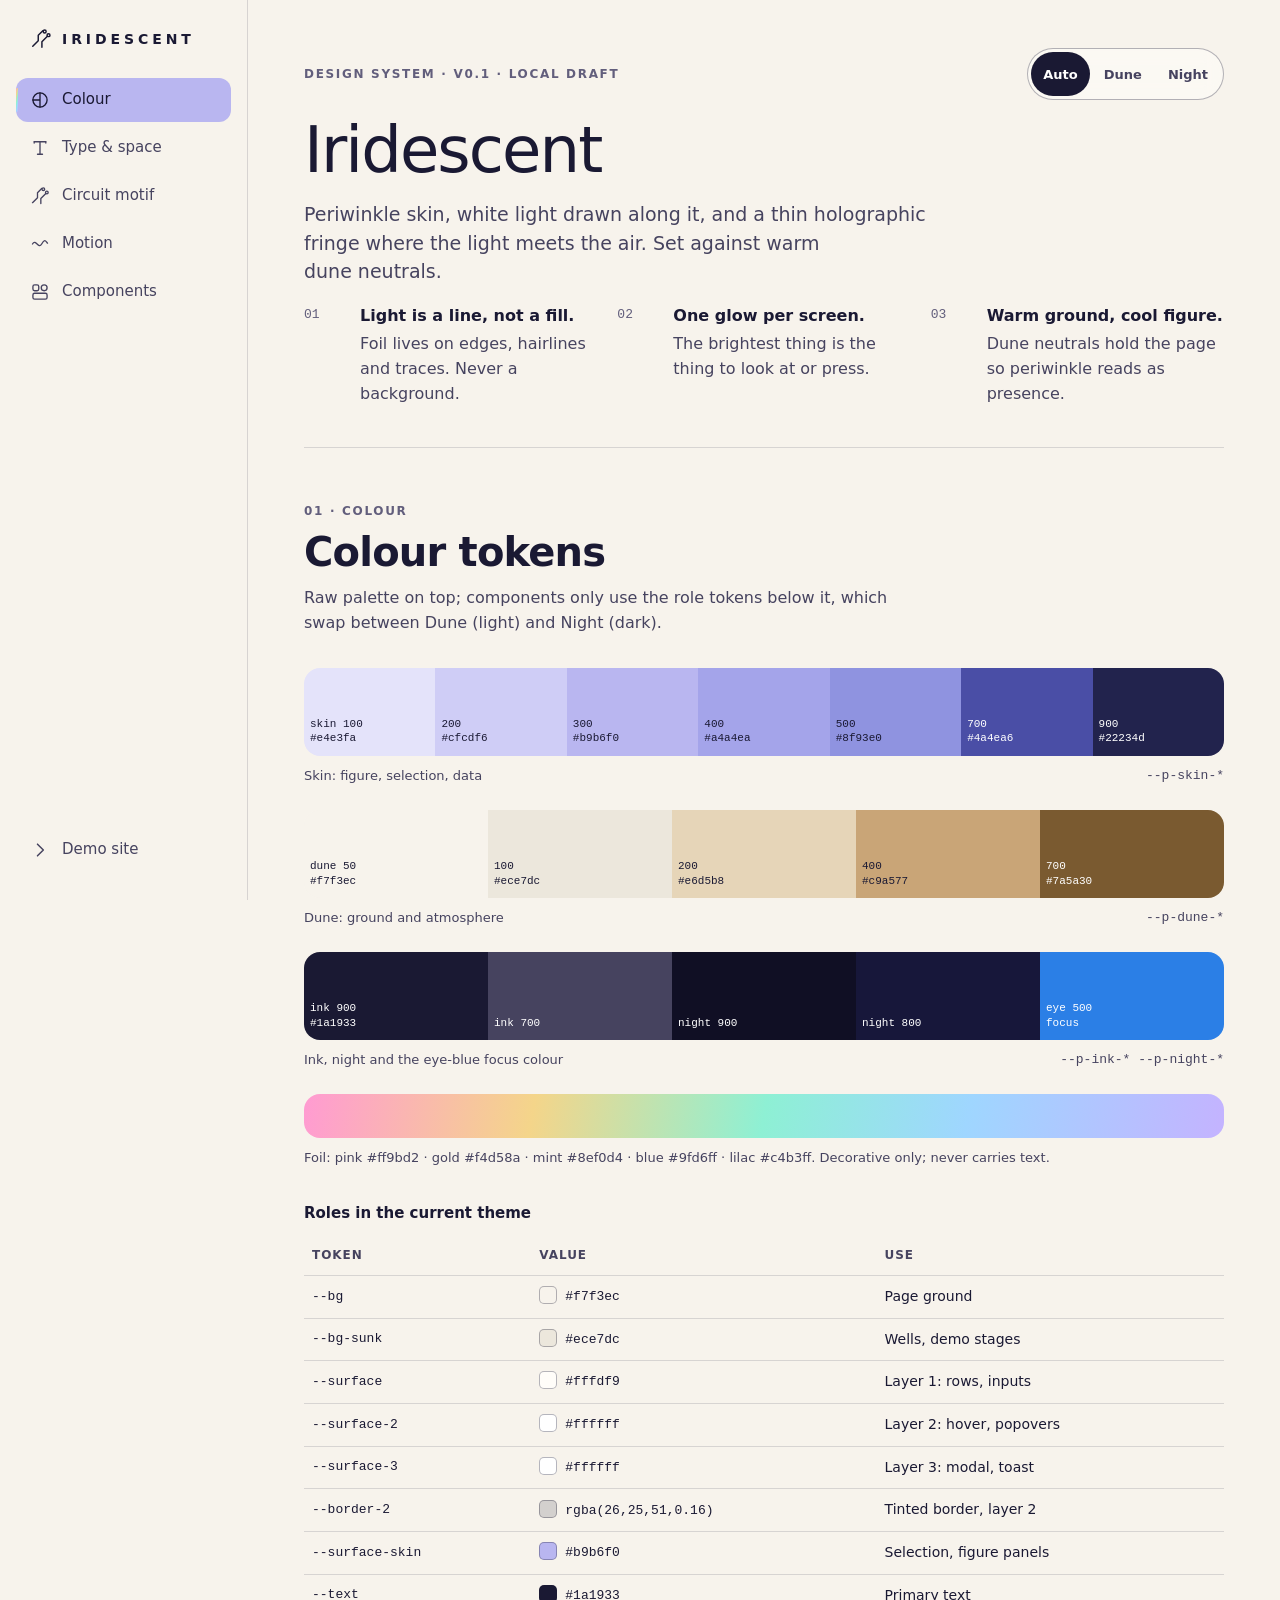
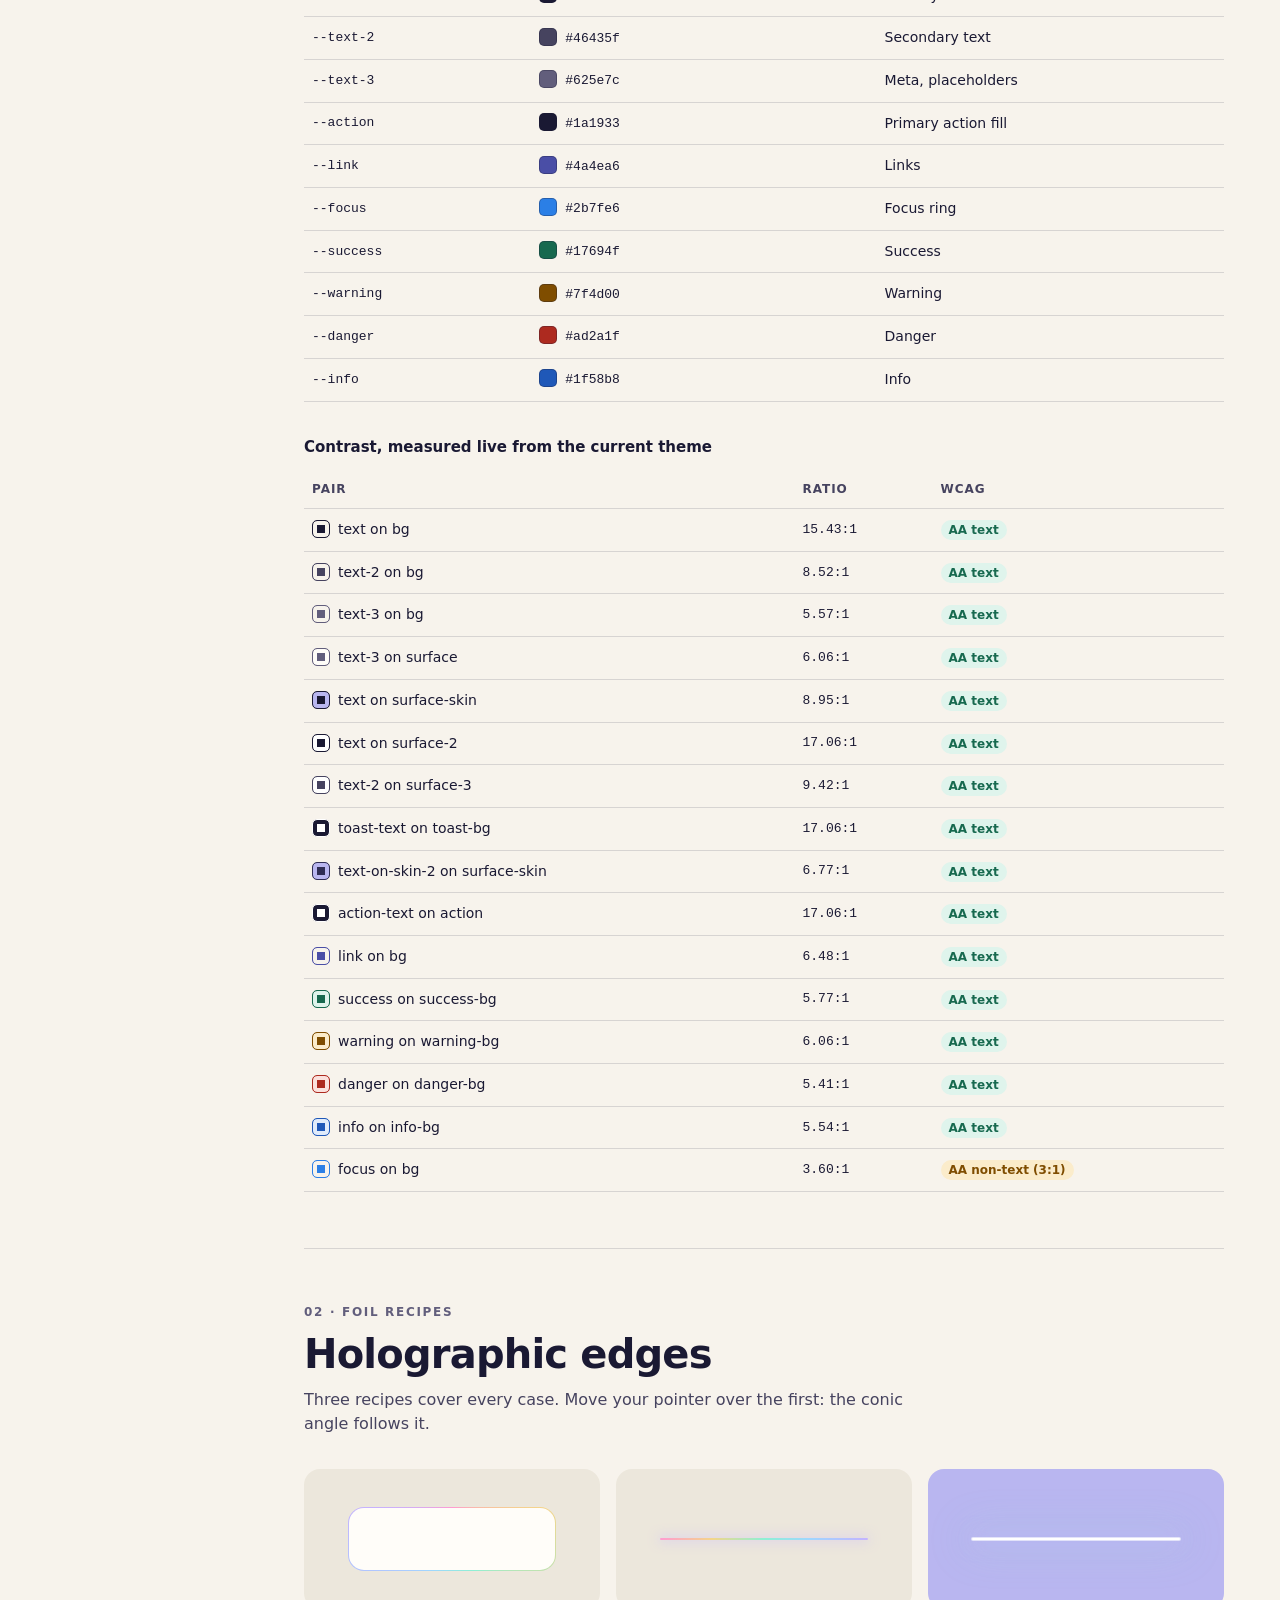
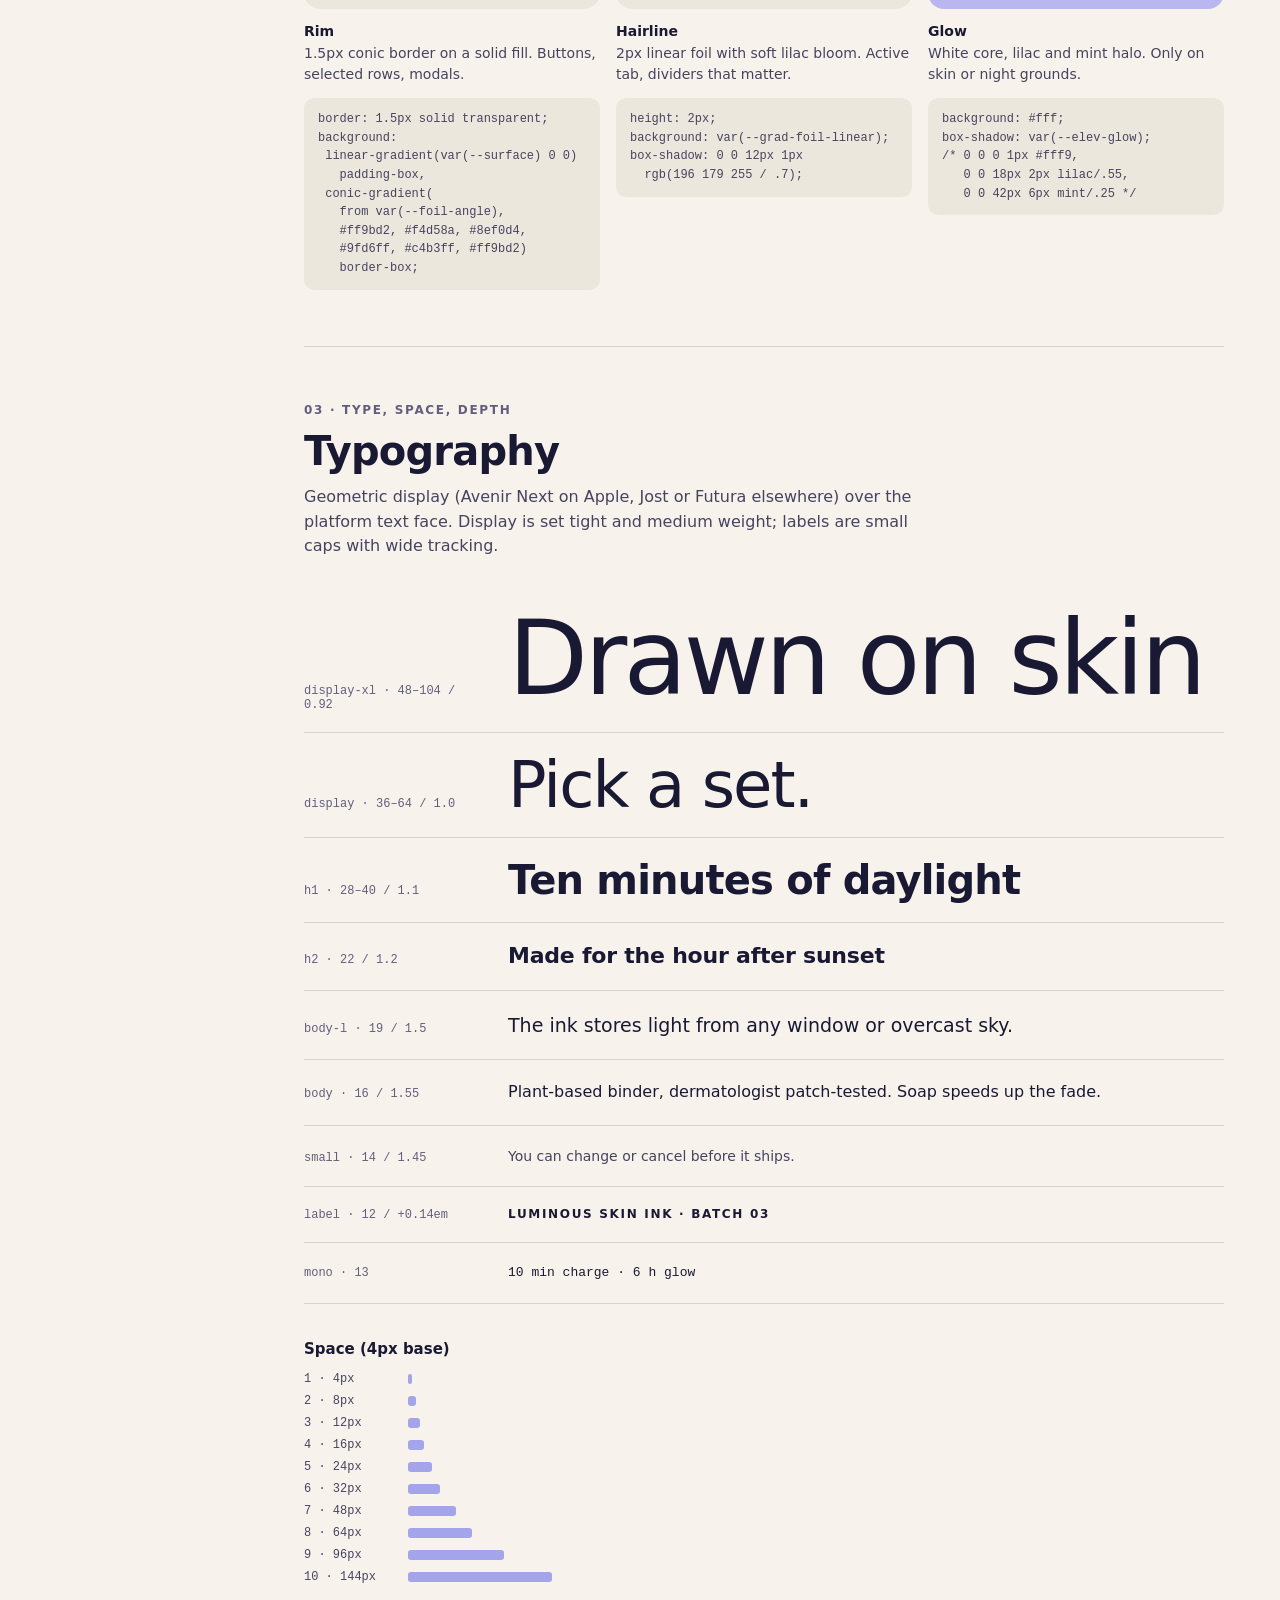
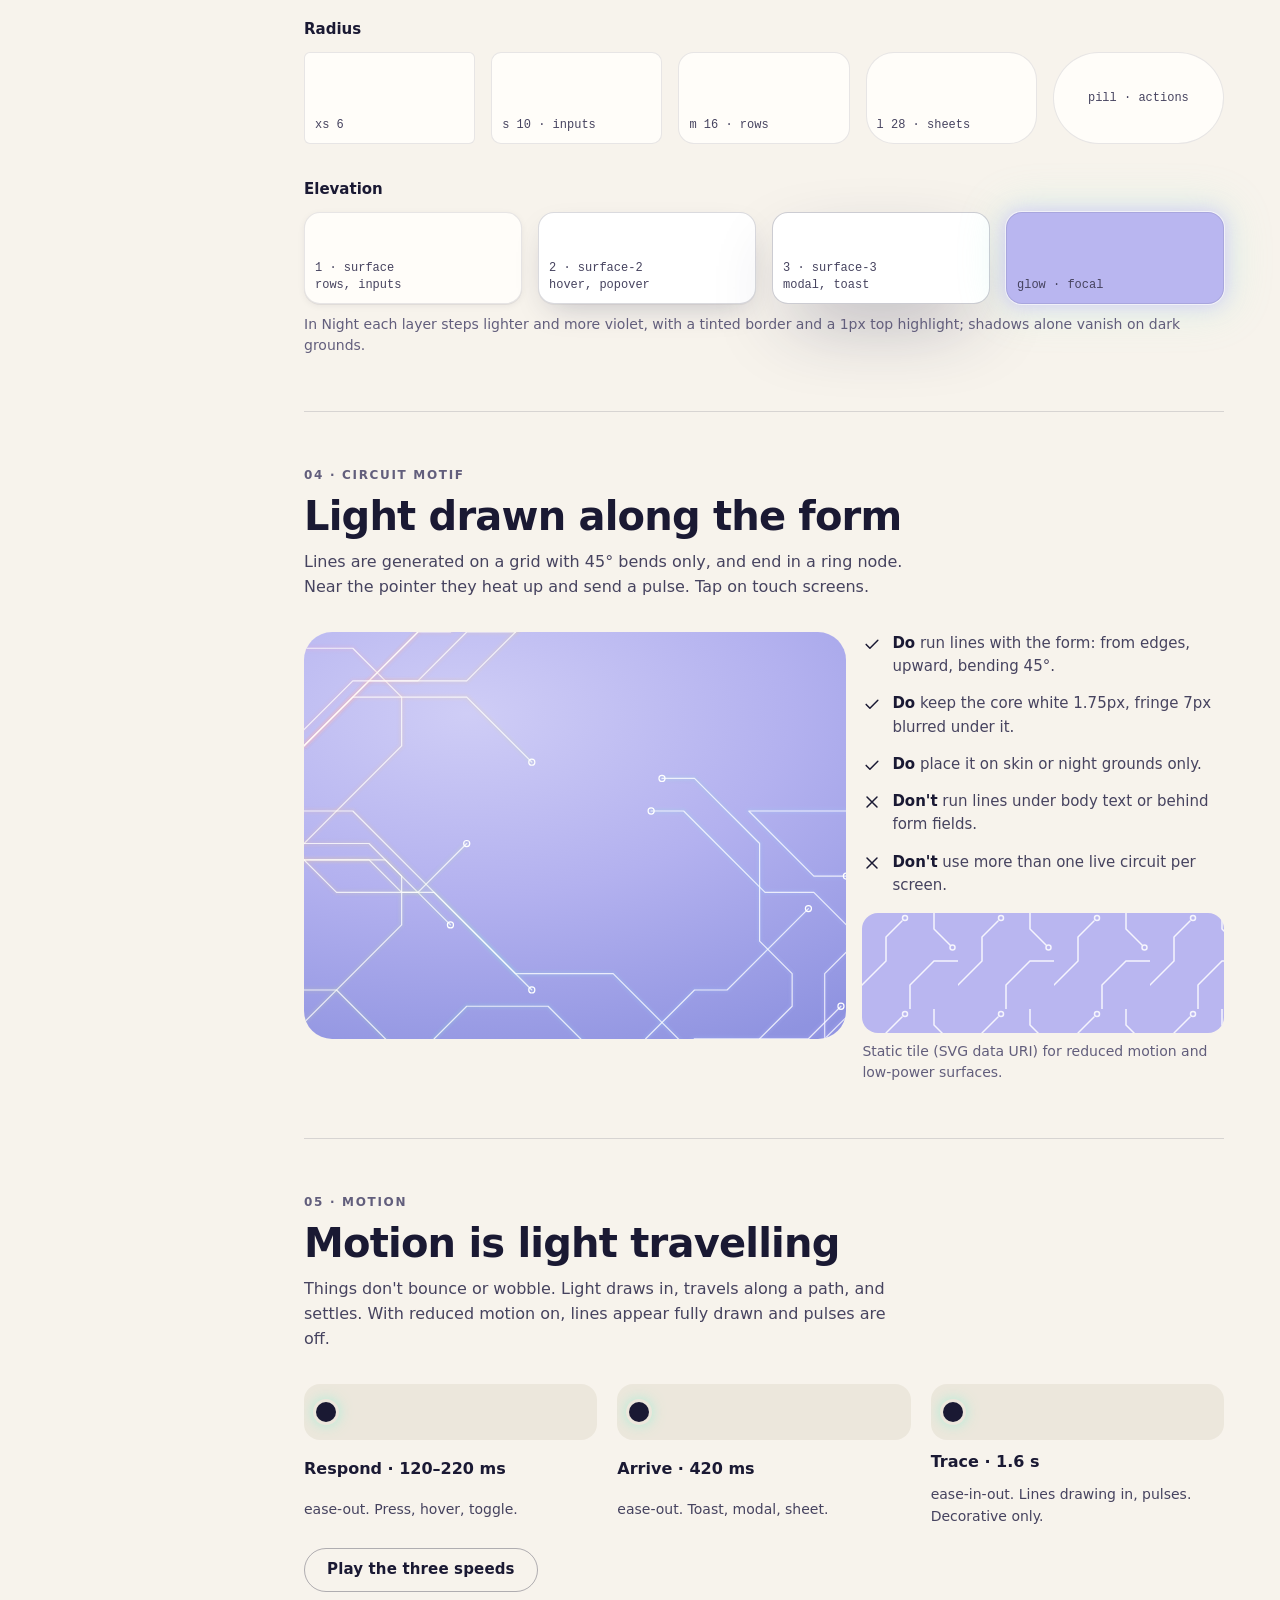
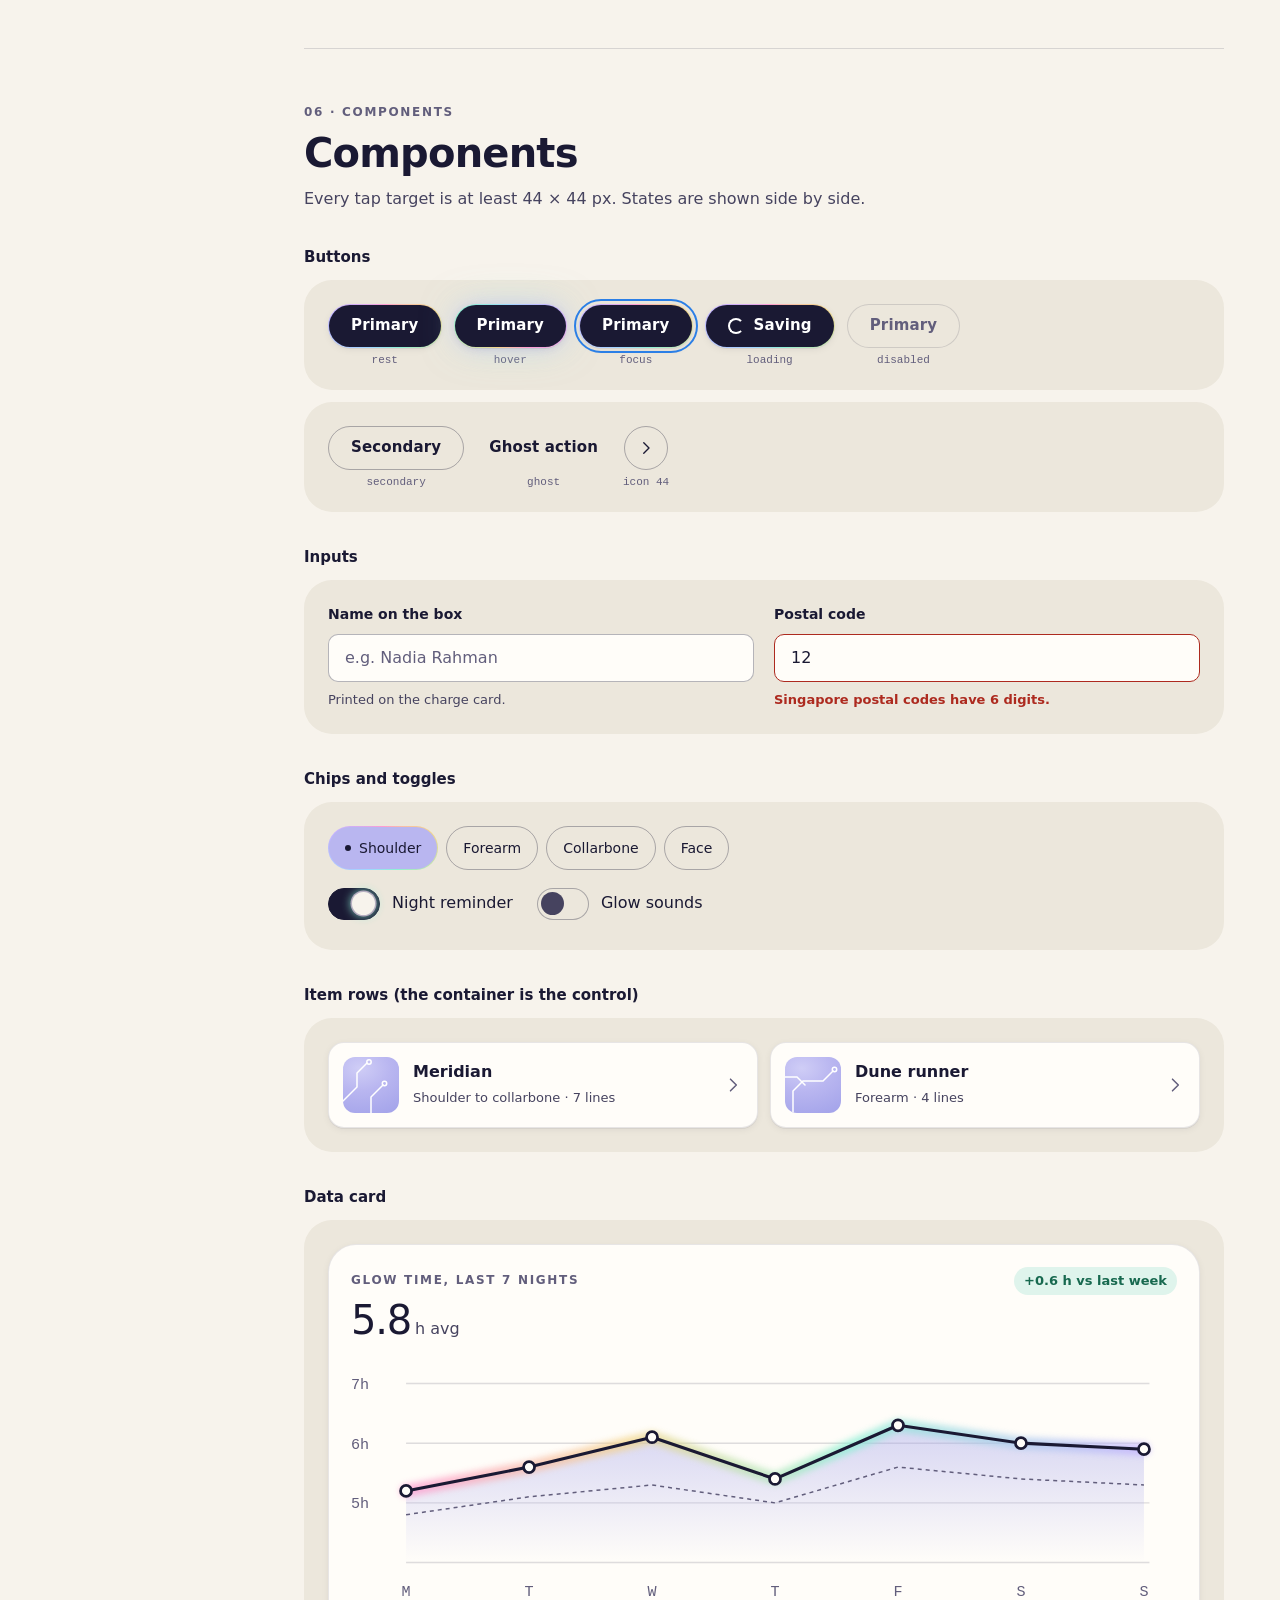
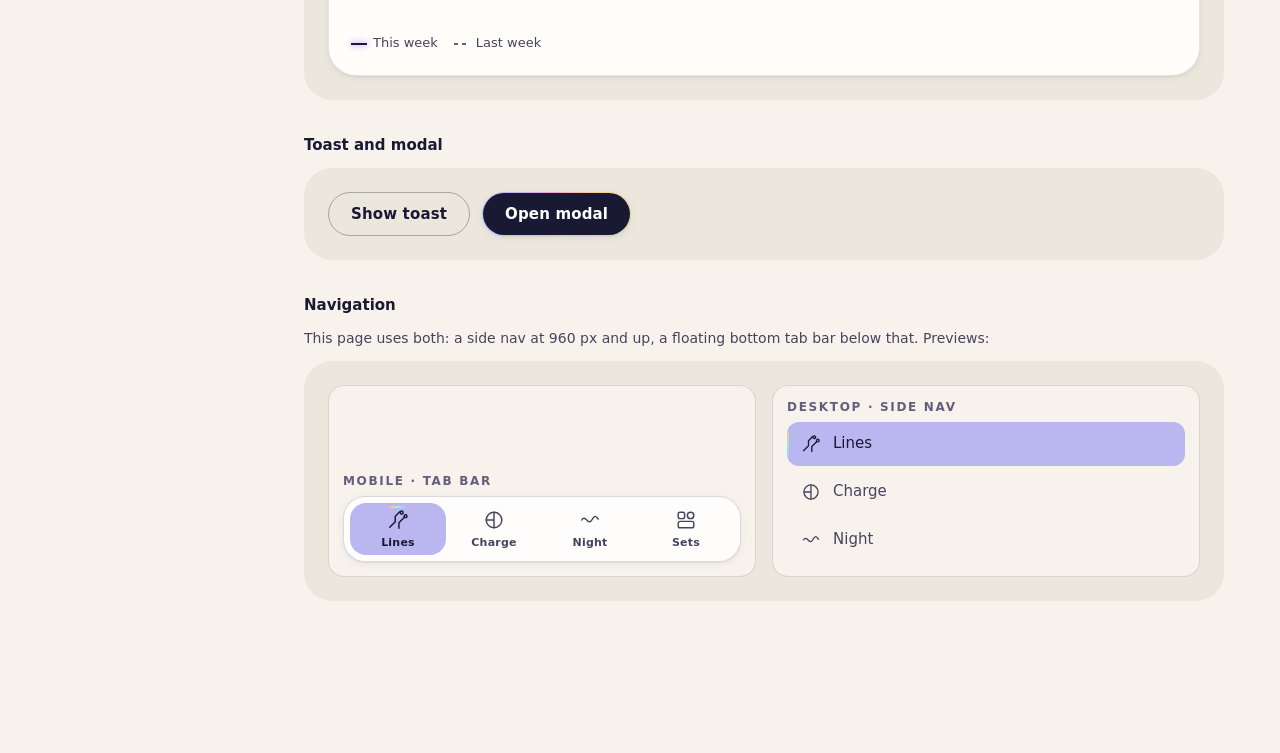
==== design-system.html @ cad1820e "Iridescent design system and Sigil demo site" ====
<!doctype html>
<html lang="en">
<head>
<meta charset="utf-8">
<meta name="viewport" content="width=device-width, initial-scale=1, viewport-fit=cover">
<meta name="color-scheme" content="light dark">
<meta name="theme-color" content="#f7f3ec" media="(prefers-color-scheme: light)">
<meta name="theme-color" content="#0f0e2b" media="(prefers-color-scheme: dark)">
<link rel="icon" href="favicon.svg" type="image/svg+xml">
<script>/* Runs before paint: apply the remembered theme and the effective mode so there is no flash. */
(function () { var r = document.documentElement, t = 'auto'; try { t = localStorage.getItem('iridescent-theme') || 'auto'; } catch (e) {}
  if (t === 'light' || t === 'dark') r.setAttribute('data-theme', t);
  r.dataset.mode = t === 'auto' ? (matchMedia('(prefers-color-scheme: dark)').matches ? 'dark' : 'light') : t; })();
</script>
<title>Iridescent — design system</title>
<style>
/* Generated from tokens.json by build.mjs. Do not edit by hand. */
:root {
  --p-skin-100: #e4e3fa;
  --p-skin-200: #cfcdf6;
  --p-skin-300: #b9b6f0;
  --p-skin-400: #a4a4ea;
  --p-skin-500: #8f93e0;
  --p-skin-700: #4a4ea6;
  --p-skin-900: #22234d;
  --p-dune-50: #f7f3ec;
  --p-dune-100: #ece7dc;
  --p-dune-200: #e6d5b8;
  --p-dune-400: #c9a577;
  --p-dune-700: #7a5a30;
  --p-ink-900: #1a1933;
  --p-ink-700: #46435f;
  --p-ink-500: #625e7c;
  --p-night-900: #100f24;
  --p-night-800: #17173a;
  --p-night-700: #212152;
  --p-night-600: #2c2c63;
  --p-eye-500: #2b7fe6;
  --p-eye-300: #7cc4ff;
  --p-foil-pink: #ff9bd2;
  --p-foil-gold: #f4d58a;
  --p-foil-mint: #8ef0d4;
  --p-foil-blue: #9fd6ff;
  --p-foil-lilac: #c4b3ff;
  --p-light: #ffffff;
  --grad-foil: conic-gradient(from var(--foil-angle, 0deg), #ff9bd2, #f4d58a, #8ef0d4, #9fd6ff, #c4b3ff, #ff9bd2);
  --grad-foil-linear: linear-gradient(100deg, #ff9bd2 0%, #f4d58a 25%, #8ef0d4 50%, #9fd6ff 72%, #c4b3ff 100%);
  --grad-skin: radial-gradient(120% 90% at 30% 20%, #cfcdf6 0%, #b9b6f0 45%, #a4a4ea 100%);
  --grad-dune: linear-gradient(180deg, #ece7dc 0%, #e6d5b8 60%, #c9a577 100%);
  --font-display: "Avenir Next", "Avenir", Jost, Futura, "Century Gothic", "Segoe UI Variable Display", system-ui, sans-serif;
  --font-body: -apple-system, BlinkMacSystemFont, "Segoe UI Variable Text", "Segoe UI", Inter, Roboto, system-ui, sans-serif;
  --font-mono: ui-monospace, "SF Mono", "JetBrains Mono", "IBM Plex Mono", Menlo, Consolas, monospace;
  --type-display-xl-size: clamp(3.4rem, 1.9rem + 6.6vw, 6.5rem);
  --type-display-xl-line: 0.92;
  --type-display-xl-weight: 500;
  --type-display-xl-tracking: -0.035em;
  --type-display-size: clamp(2.25rem, 1.5rem + 3.6vw, 4rem);
  --type-display-line: 1.0;
  --type-display-weight: 500;
  --type-display-tracking: -0.03em;
  --type-h1-size: clamp(1.75rem, 1.4rem + 1.6vw, 2.5rem);
  --type-h1-line: 1.1;
  --type-h1-weight: 600;
  --type-h1-tracking: -0.02em;
  --type-h2-size: 1.375rem;
  --type-h2-line: 1.2;
  --type-h2-weight: 600;
  --type-h2-tracking: -0.01em;
  --type-body-l-size: 1.1875rem;
  --type-body-l-line: 1.5;
  --type-body-l-weight: 400;
  --type-body-l-tracking: 0;
  --type-body-size: 1rem;
  --type-body-line: 1.55;
  --type-body-weight: 400;
  --type-body-tracking: 0;
  --type-small-size: 0.875rem;
  --type-small-line: 1.45;
  --type-small-weight: 400;
  --type-small-tracking: 0.005em;
  --type-label-size: 0.75rem;
  --type-label-line: 1.2;
  --type-label-weight: 600;
  --type-label-tracking: 0.14em;
  --space-0: 0;
  --space-1: 4px;
  --space-2: 8px;
  --space-3: 12px;
  --space-4: 16px;
  --space-5: 24px;
  --space-6: 32px;
  --space-7: 48px;
  --space-8: 64px;
  --space-9: 96px;
  --space-10: 144px;
  --radius-xs: 6px;
  --radius-s: 10px;
  --radius-m: 16px;
  --radius-l: 28px;
  --radius-pill: 999px;
  --elev-0: none;
  --elev-1: 0 1px 0 rgba(26,25,51,0.06), 0 2px 8px -2px rgba(26,25,51,0.10);
  --elev-2: 0 1px 0 rgba(26,25,51,0.05), 0 12px 32px -12px rgba(34,35,77,0.28);
  --elev-3: 0 30px 80px -24px rgba(34,35,77,0.45);
  --elev-glow: 0 0 0 1px rgba(255,255,255,0.6), 0 0 18px 2px rgba(196,179,255,0.55), 0 0 42px 6px rgba(142,240,212,0.25);
  --ease-out: cubic-bezier(0.22, 1, 0.36, 1);
  --ease-inout: cubic-bezier(0.65, 0, 0.35, 1);
  --dur-1: 120ms;
  --dur-2: 220ms;
  --dur-3: 420ms;
  --dur-trace: 1600ms;
  --size-tap: 44px;
  --size-content: 1120px;
  --size-measure: 62ch;
  color-scheme: light;
  --bg: #f7f3ec;
  --bg-sunk: #ece7dc;
  --surface: #fffdf9;
  --surface-skin: #b9b6f0;
  --surface-skin-deep: #a4a4ea;
  --text: #1a1933;
  --text-2: #46435f;
  --text-3: #625e7c;
  --text-on-skin: #1a1933;
  --text-on-skin-2: #2f2d55;
  --line: rgba(26,25,51,0.14);
  --line-strong: rgba(26,25,51,0.32);
  --action: #1a1933;
  --action-text: #ffffff;
  --link: #4a4ea6;
  --focus: #2b7fe6;
  --success: #17694f;
  --success-bg: #dff4ec;
  --warning: #7f4d00;
  --warning-bg: #fbeccb;
  --danger: #ad2a1f;
  --danger-bg: #fbe1dd;
  --info: #1f58b8;
  --info-bg: #e0ebfb;
  --circuit: #ffffff;
  --glow-alpha: 0.55;
  --surface-2: #ffffff;
  --surface-3: #ffffff;
  --border-1: rgba(26,25,51,0.10);
  --border-2: rgba(26,25,51,0.16);
  --border-3: rgba(26,25,51,0.22);
  --toast-bg: #1a1933;
  --toast-text: #ffffff;
  --circuit-bloom: 0;
  --sets-bg: #100f24;
  --hero-sky-1: #efe9de;
  --hero-sky-2: #ece3d2;
  --hero-sky-3: #e6d5b8;
  --hero-sky-4: #d7bb90;
  --dune-far-1: #e9dcc4;
  --dune-far-2: #dcc39c;
  --dune-near-1: #d9bd92;
  --dune-near-2: #c9a577;
  --dune-crest: rgba(255,255,255,0);
  --figure-1: #cfcdf6;
  --figure-2: #b3b1ef;
  --figure-3: #8f93e0;
  --figure-halo: rgba(185,182,240,0);
  --hero-ink: #1a1933;
  --hero-ink-2: #46435f;
  --hero-chip-bg: rgba(255,253,249,0.72);
  --foot-1: #e6d5b8;
  --foot-2: #d9bf95;
  --foot-ink: #1a1933;
  --foot-ink-2: #46435f;
  --theme-color: #efe9de;
  --horizon-glow: rgba(255,255,255,0);
}
[data-theme="dark"] {
  color-scheme: dark;
  --bg: #0f0e2b;
  --bg-sunk: #0a0921;
  --surface: #17163f;
  --surface-skin: #2e2c6e;
  --surface-skin-deep: #232160;
  --surface-2: #1f1d4f;
  --surface-3: #292760;
  --border-1: rgba(196,190,255,0.12);
  --border-2: rgba(196,190,255,0.20);
  --border-3: rgba(214,208,255,0.30);
  --text: #efedfc;
  --text-2: #c9c5ec;
  --text-3: #a6a2d6;
  --text-on-skin: #f4f2ff;
  --text-on-skin-2: #d9d6f8;
  --line: rgba(196,190,255,0.14);
  --line-strong: rgba(214,208,255,0.34);
  --action: #e2dffd;
  --action-text: #15143a;
  --link: #c3bfff;
  --focus: #86cbff;
  --success: #86e3c0;
  --success-bg: #11352f;
  --warning: #f6d27f;
  --warning-bg: #3a2c12;
  --danger: #ffaa9e;
  --danger-bg: #42182a;
  --info: #a6cbff;
  --info-bg: #16295a;
  --circuit: #f4f2ff;
  --glow-alpha: 0.85;
  --circuit-bloom: 1;
  --toast-bg: #292760;
  --toast-text: #efedfc;
  --sets-bg: #0a0921;
  --elev-1: inset 0 1px 0 rgba(228,226,255,0.06), 0 1px 2px rgba(4,3,20,0.5);
  --elev-2: inset 0 1px 0 rgba(228,226,255,0.08), 0 12px 32px -12px rgba(4,3,20,0.8), 0 0 0 1px rgba(196,190,255,0.06);
  --elev-3: inset 0 1px 0 rgba(228,226,255,0.10), 0 30px 80px -20px rgba(4,3,20,0.9), 0 0 60px -20px rgba(143,147,224,0.35);
  --hero-sky-1: #0f0e2b;
  --hero-sky-2: #1a1747;
  --hero-sky-3: #2f2361;
  --hero-sky-4: #5a3a66;
  --dune-far-1: #2a1f4d;
  --dune-far-2: #1d1840;
  --dune-near-1: #191538;
  --dune-near-2: #110f2c;
  --dune-crest: rgba(244,190,150,0.55);
  --figure-1: #b9b7f7;
  --figure-2: #8789e2;
  --figure-3: #4d4fae;
  --figure-halo: rgba(160,158,255,0.55);
  --hero-ink: #efedfc;
  --hero-ink-2: #d0ccef;
  --hero-chip-bg: rgba(23,22,63,0.72);
  --foot-1: #141236;
  --foot-2: #0c0b24;
  --foot-ink: #efedfc;
  --foot-ink-2: #b9b5e2;
  --theme-color: #0f0e2b;
  --horizon-glow: rgba(255,168,140,0.30);
}
@media (prefers-color-scheme: dark) {
  :root:not([data-theme="light"]) {
  color-scheme: dark;
  --bg: #0f0e2b;
  --bg-sunk: #0a0921;
  --surface: #17163f;
  --surface-skin: #2e2c6e;
  --surface-skin-deep: #232160;
  --surface-2: #1f1d4f;
  --surface-3: #292760;
  --border-1: rgba(196,190,255,0.12);
  --border-2: rgba(196,190,255,0.20);
  --border-3: rgba(214,208,255,0.30);
  --text: #efedfc;
  --text-2: #c9c5ec;
  --text-3: #a6a2d6;
  --text-on-skin: #f4f2ff;
  --text-on-skin-2: #d9d6f8;
  --line: rgba(196,190,255,0.14);
  --line-strong: rgba(214,208,255,0.34);
  --action: #e2dffd;
  --action-text: #15143a;
  --link: #c3bfff;
  --focus: #86cbff;
  --success: #86e3c0;
  --success-bg: #11352f;
  --warning: #f6d27f;
  --warning-bg: #3a2c12;
  --danger: #ffaa9e;
  --danger-bg: #42182a;
  --info: #a6cbff;
  --info-bg: #16295a;
  --circuit: #f4f2ff;
  --glow-alpha: 0.85;
  --circuit-bloom: 1;
  --toast-bg: #292760;
  --toast-text: #efedfc;
  --sets-bg: #0a0921;
  --elev-1: inset 0 1px 0 rgba(228,226,255,0.06), 0 1px 2px rgba(4,3,20,0.5);
  --elev-2: inset 0 1px 0 rgba(228,226,255,0.08), 0 12px 32px -12px rgba(4,3,20,0.8), 0 0 0 1px rgba(196,190,255,0.06);
  --elev-3: inset 0 1px 0 rgba(228,226,255,0.10), 0 30px 80px -20px rgba(4,3,20,0.9), 0 0 60px -20px rgba(143,147,224,0.35);
  --hero-sky-1: #0f0e2b;
  --hero-sky-2: #1a1747;
  --hero-sky-3: #2f2361;
  --hero-sky-4: #5a3a66;
  --dune-far-1: #2a1f4d;
  --dune-far-2: #1d1840;
  --dune-near-1: #191538;
  --dune-near-2: #110f2c;
  --dune-crest: rgba(244,190,150,0.55);
  --figure-1: #b9b7f7;
  --figure-2: #8789e2;
  --figure-3: #4d4fae;
  --figure-halo: rgba(160,158,255,0.55);
  --hero-ink: #efedfc;
  --hero-ink-2: #d0ccef;
  --hero-chip-bg: rgba(23,22,63,0.72);
  --foot-1: #141236;
  --foot-2: #0c0b24;
  --foot-ink: #efedfc;
  --foot-ink-2: #b9b5e2;
  --theme-color: #0f0e2b;
  --horizon-glow: rgba(255,168,140,0.30);
  }
}
@media (prefers-reduced-motion: reduce) {
  :root { --dur-1: 0ms; --dur-2: 0ms; --dur-3: 0ms; --dur-trace: 0ms; }
}

/* ---------- Iridescent components (shared) ---------- */
@property --foil-angle { syntax: '<angle>'; inherits: true; initial-value: 0deg; }
*, *::before, *::after { box-sizing: border-box; }
html { -webkit-text-size-adjust: 100%; }
body { margin: 0; background: var(--bg); color: var(--text); font-family: var(--font-body); font-size: var(--type-body-size); line-height: var(--type-body-line); -webkit-font-smoothing: antialiased; }
img, svg { display: block; max-width: 100%; }
a { color: var(--link); text-underline-offset: 0.2em; text-decoration-thickness: 1px; }
a:hover { text-decoration-thickness: 2px; }
:focus-visible { outline: 2px solid var(--focus); outline-offset: 3px; border-radius: 6px; }
.skip { position: absolute; left: -999px; top: 8px; z-index: 99; background: var(--action); color: var(--action-text); padding: 10px 16px; border-radius: var(--radius-pill); }
.skip:focus { left: 8px; }

/* type */
.t-display-xl, .t-display, .t-h1, .t-h2 { font-family: var(--font-display); margin: 0; text-wrap: balance; }
.t-display-xl { font-size: var(--type-display-xl-size); line-height: var(--type-display-xl-line); font-weight: var(--type-display-xl-weight); letter-spacing: var(--type-display-xl-tracking); }
.t-display { font-size: var(--type-display-size); line-height: var(--type-display-line); font-weight: var(--type-display-weight); letter-spacing: var(--type-display-tracking); }
.t-h1 { font-size: var(--type-h1-size); line-height: var(--type-h1-line); font-weight: var(--type-h1-weight); letter-spacing: var(--type-h1-tracking); }
.t-h2 { font-size: var(--type-h2-size); line-height: var(--type-h2-line); font-weight: var(--type-h2-weight); letter-spacing: var(--type-h2-tracking); }
.t-body-l { font-size: var(--type-body-l-size); line-height: var(--type-body-l-line); text-wrap: pretty; }
.t-small { font-size: var(--type-small-size); line-height: var(--type-small-line); }
.t-label { font-family: var(--font-body); font-size: var(--type-label-size); line-height: var(--type-label-line); font-weight: var(--type-label-weight); letter-spacing: var(--type-label-tracking); text-transform: uppercase; }
.t-mono { font-family: var(--font-mono); font-size: 0.8125rem; letter-spacing: 0; }
.muted { color: var(--text-2); } .faint { color: var(--text-3); }

/* foil: decorative edge only. Never a fill larger than a hairline or a 2px rim. */
.foil-rim { border: 1.5px solid transparent; background: linear-gradient(var(--rim-fill, var(--surface)), var(--rim-fill, var(--surface))) padding-box, var(--grad-foil) border-box; }
.foil-text-line { height: 2px; border: 0; background: var(--grad-foil-linear); border-radius: 2px; }

/* buttons */
.btn { --rim-fill: var(--action); position: relative; display: inline-flex; align-items: center; justify-content: center; gap: 10px; min-height: var(--size-tap); padding: 0 22px; border-radius: var(--radius-pill); font: 600 0.9375rem/1 var(--font-body); letter-spacing: 0.01em; text-decoration: none; cursor: pointer; border: 1.5px solid transparent; transition: transform var(--dur-1) var(--ease-out), box-shadow var(--dur-2) var(--ease-out), background-color var(--dur-2), color var(--dur-2), --foil-angle var(--dur-3) var(--ease-out); -webkit-tap-highlight-color: transparent; white-space: nowrap; }
.btn svg { width: 18px; height: 18px; flex: none; }
.btn-primary { color: var(--action-text); background: linear-gradient(var(--action), var(--action)) padding-box, var(--grad-foil) border-box; box-shadow: var(--elev-1); }
.btn-primary:hover { --foil-angle: 140deg; box-shadow: var(--elev-1), 0 0 22px -2px rgba(196,179,255,var(--glow-alpha)), 0 0 40px -8px rgba(142,240,212,0.5); }
.btn-primary:active { transform: translateY(1px) scale(0.985); }
.btn-secondary { color: var(--text); background: transparent; border-color: var(--line-strong); }
.btn-secondary:hover { border-color: var(--text); background: color-mix(in srgb, var(--text) 5%, transparent); }
.btn-ghost { color: var(--text); background: transparent; padding: 0 12px; text-decoration: underline; text-decoration-color: transparent; text-underline-offset: 0.3em; }
.btn-ghost:hover { text-decoration-color: currentColor; }
.btn[disabled], .btn[aria-disabled="true"] { opacity: 1; cursor: not-allowed; color: var(--text-3); background: var(--bg-sunk); border-color: var(--line); box-shadow: none; }
.btn-sm { min-height: var(--size-tap); padding: 0 16px; font-size: 0.875rem; }
.btn .spin { width: 16px; height: 16px; border-radius: 50%; border: 2px solid currentColor; border-right-color: transparent; animation: spin 0.8s linear infinite; }
@keyframes spin { to { transform: rotate(360deg); } }
.btn-icon { width: var(--size-tap); padding: 0; }

/* inputs */
.field { display: grid; gap: 8px; }
.field label { font-size: 0.875rem; font-weight: 600; }
.input { min-height: 48px; width: 100%; padding: 0 16px; border-radius: var(--radius-s); border: 1.5px solid var(--line-strong); background: var(--surface); color: var(--text); font: 400 1rem var(--font-body); transition: border-color var(--dur-2), box-shadow var(--dur-2); }
.input::placeholder { color: var(--text-3); }
.input:hover { border-color: var(--text-2); }
.input:focus { outline: none; border-color: var(--focus); box-shadow: 0 0 0 3px color-mix(in srgb, var(--focus) 28%, transparent); }
.input[aria-invalid="true"] { border-color: var(--danger); }
.hint { font-size: 0.8125rem; color: var(--text-2); }
.hint.err { color: var(--danger); font-weight: 600; }

/* chips */
.chips { display: flex; flex-wrap: wrap; gap: 8px; }
.chip { min-height: var(--size-tap); padding: 0 16px; display: inline-flex; align-items: center; gap: 8px; border-radius: var(--radius-pill); border: 1.5px solid var(--line-strong); background: transparent; color: var(--text); font: 500 0.875rem var(--font-body); cursor: pointer; transition: background-color var(--dur-2), border-color var(--dur-2); }
.chip:hover { border-color: var(--text-2); }
.chip[aria-pressed="true"] { --rim-fill: var(--surface-skin); background: linear-gradient(var(--surface-skin), var(--surface-skin)) padding-box, var(--grad-foil) border-box; border-color: transparent; color: var(--text-on-skin); }
.chip .dot { width: 6px; height: 6px; border-radius: 50%; background: currentColor; }

/* toggle */
.switch { display: inline-flex; align-items: center; gap: 12px; min-height: var(--size-tap); cursor: pointer; font-weight: 500; }
.switch input { appearance: none; -webkit-appearance: none; margin: 0; width: 52px; height: 32px; border-radius: 999px; background: var(--bg-sunk); border: 1.5px solid var(--line-strong); position: relative; cursor: pointer; transition: background-color var(--dur-2) var(--ease-out), border-color var(--dur-2); flex: none; }
.switch input::after { content: ""; position: absolute; top: 3px; left: 3px; width: 23px; height: 23px; border-radius: 50%; background: var(--text-2); transition: transform var(--dur-2) var(--ease-out), background-color var(--dur-2), box-shadow var(--dur-2); }
.switch input:checked { background: var(--action); border-color: var(--action); }
.switch input:checked::after { transform: translateX(20px); background: var(--bg); box-shadow: 0 0 10px 1px rgba(142,240,212,0.9), 0 0 0 1.5px rgba(255,155,210,0.8); }

/* toast */
.toast-region { position: fixed; left: 50%; bottom: calc(96px + env(safe-area-inset-bottom)); transform: translateX(-50%); z-index: 60; display: grid; gap: 8px; width: min(92vw, 420px); pointer-events: none; }
.toast { --rim-fill: var(--toast-bg); pointer-events: auto; display: flex; align-items: center; gap: 12px; padding: 14px 16px; border-radius: var(--radius-m); color: var(--toast-text); background: linear-gradient(var(--toast-bg), var(--toast-bg)) padding-box, var(--grad-foil) border-box; border: 1.5px solid transparent; box-shadow: var(--elev-3); font-size: 0.9375rem; animation: toast-in var(--dur-3) var(--ease-out) both; }
.toast .t-icon { width: 20px; height: 20px; flex: none; color: var(--p-foil-mint); }
.toast button { margin-left: auto; min-height: 44px; min-width: 44px; border: 0; background: transparent; color: inherit; font: 600 0.875rem var(--font-body); text-decoration: underline; cursor: pointer; }
@keyframes toast-in { from { opacity: 0; transform: translateY(12px); } }

/* modal */
dialog.modal { border: 0; padding: 0; background: transparent; color: var(--text); max-width: min(92vw, 480px); width: 100%; }
dialog.modal::backdrop { background: rgba(10,9,33,0.62); backdrop-filter: blur(6px); -webkit-backdrop-filter: blur(6px); }
.modal-body { --rim-fill: var(--surface-3); background: linear-gradient(var(--surface-3), var(--surface-3)) padding-box, var(--grad-foil) border-box; border: 1.5px solid transparent; border-radius: var(--radius-l); padding: 28px; box-shadow: var(--elev-3); }
dialog.modal[open] .modal-body { animation: modal-in var(--dur-3) var(--ease-out) both; }
@keyframes modal-in { from { opacity: 0; transform: translateY(16px) scale(0.98); } }
.modal-actions { display: flex; gap: 12px; justify-content: flex-end; flex-wrap: wrap; margin-top: 24px; }

@media (prefers-reduced-motion: reduce) {
  *, *::before, *::after { animation-duration: 0.001ms !important; animation-iteration-count: 1 !important; transition-duration: 0.001ms !important; scroll-behavior: auto !important; }
}
/* re-resolve foil per element so --foil-angle can animate locally */
.btn, .chip, .toast, .modal-body, .foil-rim, [data-foil] { --grad-foil: conic-gradient(from var(--foil-angle), var(--p-foil-pink), var(--p-foil-gold), var(--p-foil-mint), var(--p-foil-blue), var(--p-foil-lilac), var(--p-foil-pink)); }
/* circuit motif */
.circuit .trace { --heat: 0; }
.circuit .fringe { opacity: calc(0.16 + var(--heat) * 0.7); filter: blur(2px); transition: opacity 240ms; }
.circuit .core { opacity: calc(0.78 + var(--heat) * 0.22); }
.circuit .pulse { stroke: var(--circuit, #fff); opacity: 0.95; filter: drop-shadow(0 0 4px var(--circuit, #fff)) drop-shadow(0 0 8px #c4b3ff); }
.circuit .core { stroke: var(--circuit, #fff); }
.circuit .node { fill: color-mix(in srgb, #fff calc(var(--heat) * 100%), transparent); }
@media (prefers-reduced-motion: reduce) { .circuit .pulse { display: none; } .circuit .fringe { filter: blur(1.5px); } }

/* Night: lines emit light. Bloom = a blurred copy of the white core under it plus a wider foil fringe. */
.circuit .bloom { display: none; }
@media (prefers-color-scheme: dark) { :root:not([data-theme="light"]) .circuit .bloom { display: inline; } :root:not([data-theme="light"]) .circuit .fringe { opacity: calc(0.42 + var(--heat) * 0.58); stroke-width: 9; } }
[data-theme="dark"] .circuit .bloom { display: inline; }
[data-theme="dark"] .circuit .fringe { opacity: calc(0.42 + var(--heat) * 0.58); stroke-width: 9; }
.circuit .bloom { stroke: var(--circuit); stroke-width: 5; opacity: calc(0.35 + var(--heat) * 0.5); filter: blur(5px); }
/* tinted layered surfaces */
.layer-1 { background: var(--surface); border: 1px solid var(--border-1); box-shadow: var(--elev-1); }
.layer-2 { background: var(--surface-2); border: 1px solid var(--border-2); box-shadow: var(--elev-2); }
.layer-3 { background: var(--surface-3); border: 1px solid var(--border-3); box-shadow: var(--elev-3); }
/* dithering grain to stop gradient banding on large dark fills (inline SVG noise, no network) */
.grain { position: relative; isolation: isolate; }
.grain::after { content: ""; position: absolute; inset: 0; z-index: 0; pointer-events: none; opacity: var(--grain-o, 0.05); mix-blend-mode: overlay;
  background-image: url("data:image/svg+xml,%3Csvg xmlns='http://www.w3.org/2000/svg' width='160' height='160'%3E%3Cfilter id='n'%3E%3CfeTurbulence type='fractalNoise' baseFrequency='.9' numOctaves='2' stitchTiles='stitch'/%3E%3CfeColorMatrix values='0 0 0 0 1 0 0 0 0 1 0 0 0 0 1 0 0 0 .9 0'/%3E%3C/filter%3E%3Crect width='100%25' height='100%25' filter='url(%23n)'/%3E%3C/svg%3E"); }
[data-theme="dark"] .grain { --grain-o: 0.09; }
@media (prefers-color-scheme: dark) { :root:not([data-theme="light"]) .grain { --grain-o: 0.09; } }
/* theme switch (shared) */
.seg { display: inline-flex; padding: 3px; border-radius: 999px; border: 1px solid var(--line-strong); gap: 2px; background: color-mix(in srgb, var(--surface) 55%, transparent); -webkit-backdrop-filter: blur(10px); backdrop-filter: blur(10px); }
.seg button { min-height: 44px; min-width: 58px; padding: 0 12px; border: 0; border-radius: 999px; background: transparent; color: var(--text-2); font: 600 0.8125rem var(--font-body); cursor: pointer; }
.seg button[aria-pressed="true"] { background: var(--action); color: var(--action-text); }

/* ---------- docs shell ---------- */
body { overflow-x: hidden; }
.shell { display: block; }
.side { display: none; }
.main { padding: 0 20px calc(110px + env(safe-area-inset-bottom)); max-width: 1040px; }
.tabbar { position: fixed; z-index: 50; left: 12px; right: 12px; bottom: calc(12px + env(safe-area-inset-bottom)); display: grid; grid-template-columns: repeat(5, 1fr); padding: 6px; border-radius: 22px; background: color-mix(in srgb, var(--surface-2) 82%, transparent); -webkit-backdrop-filter: blur(16px) saturate(1.3); backdrop-filter: blur(16px) saturate(1.3); border: 1px solid var(--border-2); box-shadow: var(--elev-2); }
.tabbar a { min-height: 52px; display: grid; place-items: center; gap: 2px; padding: 6px 0 4px; border-radius: 16px; color: var(--text-2); text-decoration: none; font-size: 0.6875rem; font-weight: 600; letter-spacing: 0.02em; position: relative; }
.tabbar a svg { width: 22px; height: 22px; }
.tabbar a[aria-current="true"] { color: var(--text); background: var(--surface-skin); }
.tabbar a[aria-current="true"]::after { content: ""; position: absolute; top: 3px; width: 18px; height: 2px; border-radius: 2px; background: var(--grad-foil-linear); }
.side a { display: flex; align-items: center; gap: 12px; min-height: 44px; padding: 0 14px; border-radius: 12px; color: var(--text-2); text-decoration: none; font-weight: 500; font-size: 0.9375rem; position: relative; }
.side a svg { width: 20px; height: 20px; flex: none; }
.side a:hover { background: color-mix(in srgb, var(--text) 5%, transparent); color: var(--text); }
.side a[aria-current="true"] { color: var(--text); background: var(--surface-skin); }
.side a[aria-current="true"]::before { content: ""; position: absolute; left: 0; top: 10px; bottom: 10px; width: 2px; border-radius: 2px; background: var(--grad-foil-linear); }
@media (min-width: 960px) {
  .shell { display: grid; grid-template-columns: 248px 1fr; }
  .side { display: flex; flex-direction: column; gap: 4px; position: sticky; top: 0; height: 100vh; padding: 28px 16px; border-right: 1px solid var(--line); }
  .tabbar { display: none; }
  .main { padding: 0 56px 96px; }
}
.side .brand { display: flex; gap: 10px; align-items: center; padding: 0 14px 24px; font: 600 0.875rem var(--font-display); letter-spacing: 0.28em; }
.side .brand svg { width: 22px; height: 22px; }
.side .spacer { flex: 1; }

header.intro { padding: 48px 0 40px; display: grid; gap: 18px; position: relative; }
header.intro .row { display: flex; justify-content: space-between; align-items: center; gap: 12px; flex-wrap: wrap; }
header.intro p { margin: 0; max-width: 54ch; color: var(--text-2); }

section.doc { padding: 56px 0; border-top: 1px solid var(--line); scroll-margin-top: 16px; }
section.doc > .t-label { color: var(--text-3); display: block; margin-bottom: 12px; }
section.doc > h2 { margin-bottom: 12px; }
section.doc > p.lede { margin: 0 0 32px; color: var(--text-2); max-width: 60ch; }
h3.sub { font: 600 0.9375rem var(--font-body); margin: 36px 0 14px; }
.principles { display: grid; gap: 20px; margin: 0; padding: 0; list-style: none; counter-reset: p; }
.principles li { display: grid; grid-template-columns: 44px 1fr; gap: 4px 12px; align-content: start; }
.principles li::before { counter-increment: p; content: "0" counter(p); font: 500 0.8125rem var(--font-mono); color: var(--text-3); padding-top: 3px; grid-row: span 2; }
.principles b { font-weight: 600; }
.principles span { color: var(--text-2); }
@media (min-width: 720px) { .principles { grid-template-columns: repeat(3, 1fr); } }

/* swatches: one strip per family, not a card grid */
.ramp { display: grid; grid-template-columns: repeat(var(--n), 1fr); border-radius: var(--radius-m); overflow: hidden; margin-bottom: 10px; }
.ramp div { height: 88px; padding: 10px 6px; overflow-wrap: anywhere; display: flex; flex-direction: column; justify-content: flex-end; font: 500 0.6875rem/1.3 var(--font-mono); }
@media (max-width: 600px) { .ramp div { font-size: 0.5625rem; height: 76px; } }
.ramp-label { display: flex; justify-content: space-between; gap: 12px; margin: 0 0 24px; font-size: 0.8125rem; color: var(--text-2); }
.foil-strip { height: 44px; border-radius: var(--radius-m); background: var(--grad-foil-linear); margin-bottom: 10px; }
table.roles, table.ratios { width: 100%; border-collapse: collapse; font-size: 0.875rem; }
table.roles th, table.roles td, table.ratios th, table.ratios td { text-align: left; padding: 10px 8px; border-bottom: 1px solid var(--line); vertical-align: middle; }
table th { font-weight: 600; color: var(--text-2); font-size: 0.75rem; letter-spacing: 0.08em; text-transform: uppercase; }
.sw { display: inline-block; width: 18px; height: 18px; border-radius: 5px; border: 1px solid var(--line-strong); vertical-align: -4px; margin-right: 8px; }
.pill { white-space: nowrap; font: 600 0.75rem var(--font-body); padding: 3px 8px; border-radius: 999px; }
.pill.ok { color: var(--success); background: var(--success-bg); }
.pill.ui { color: var(--warning); background: var(--warning-bg); }
.pill.bad { color: var(--danger); background: var(--danger-bg); }
.scroll-x { overflow-x: auto; -webkit-overflow-scrolling: touch; }

/* foil demos */
.foil-demos { display: grid; gap: 16px; }
@media (min-width: 720px) { .foil-demos { grid-template-columns: repeat(3, 1fr); } }
.fd { display: grid; gap: 12px; align-content: start; }
.fd .stage { height: 140px; border-radius: var(--radius-m); display: grid; place-items: center; background: var(--bg-sunk); position: relative; overflow: hidden; }
.fd .stage .obj { width: 70%; height: 64px; border-radius: 16px; }
.fd .stage .rim { --rim-fill: var(--surface); border: 1.5px solid transparent; background: linear-gradient(var(--surface), var(--surface)) padding-box, var(--grad-foil) border-box; }
.fd .stage .hair { width: 70%; height: 2px; border-radius: 2px; background: var(--grad-foil-linear); box-shadow: 0 0 12px 1px rgba(196,179,255,0.7); }
.fd .stage.glowst { background: var(--surface-skin); }
.fd .stage .glowline { width: 70%; height: 2px; background: #fff; border-radius: 2px; box-shadow: var(--elev-glow); }
.fd pre { margin: 0; padding: 12px 14px; border-radius: var(--radius-s); background: var(--bg-sunk); color: var(--text-2); font: 0.75rem/1.55 var(--font-mono); overflow-x: auto; white-space: pre; }
.fd .cap { font-size: 0.875rem; }
.fd .cap b { display: block; font-weight: 600; }
.fd .cap span { color: var(--text-2); }

/* type specimens */
.spec-row { display: grid; gap: 6px; padding: 20px 0; border-bottom: 1px solid var(--line); }
.spec-row .meta { font: 0.75rem var(--font-mono); color: var(--text-3); }
.spec-row > :not(.meta) { margin: 0; overflow-wrap: anywhere; }
@media (min-width: 720px) { .spec-row { grid-template-columns: 180px 1fr; align-items: baseline; gap: 24px; } }

/* space / radius / elevation */
.scale { display: grid; gap: 8px; }
.scale .bar { display: grid; grid-template-columns: 92px 1fr; align-items: center; gap: 12px; font: 0.75rem var(--font-mono); color: var(--text-2); }
.scale .bar i { display: block; height: 10px; border-radius: 3px; background: var(--surface-skin-deep); }
.radii, .elevs { display: grid; grid-template-columns: repeat(auto-fit, minmax(120px, 1fr)); gap: 16px; }
.radii div, .elevs div { height: 92px; display: grid; place-items: end start; padding: 10px; font: 0.75rem/1.4 var(--font-mono); color: var(--text-2); background: var(--surface); border: 1px solid var(--border-1); }
.elevs div { border-radius: var(--radius-m); }
.elevs .layer-1 { background: var(--surface); border-color: var(--border-1); box-shadow: var(--elev-1); }
.elevs .layer-2 { background: var(--surface-2); border-color: var(--border-2); box-shadow: var(--elev-2); }
.elevs .layer-3 { background: var(--surface-3); border-color: var(--border-3); box-shadow: var(--elev-3); }

/* motif */
.motif { display: grid; gap: 16px; }
@media (min-width: 820px) { .motif { grid-template-columns: 3fr 2fr; } }
.motif-stage { border-radius: var(--radius-l); overflow: hidden; background: radial-gradient(120% 90% at 30% 20%, var(--figure-1), var(--figure-2) 50%, var(--figure-3)); box-shadow: 0 0 60px -10px var(--figure-halo); aspect-ratio: 4/3; position: relative; }
.motif-stage svg { width: 100%; height: 100%; }
.rules { margin: 0; padding: 0; list-style: none; display: grid; gap: 14px; }
.rules li { display: grid; grid-template-columns: 20px 1fr; gap: 10px; font-size: 0.9375rem; color: var(--text-2); }
.rules li svg { width: 20px; height: 20px; color: var(--text); margin-top: 2px; }
.rules b { color: var(--text); font-weight: 600; }
.tile-demo { height: 120px; border-radius: var(--radius-m); background-color: var(--surface-skin); margin-top: 16px; }

/* motion */
.motion-grid { display: grid; gap: 20px; }
@media (min-width: 720px) { .motion-grid { grid-template-columns: repeat(3, 1fr); } }
.mv { display: grid; gap: 10px; }
.mv .track { height: 56px; border-radius: var(--radius-m); background: var(--bg-sunk); position: relative; overflow: hidden; }
.mv .ball { position: absolute; top: 18px; left: 12px; width: 20px; height: 20px; border-radius: 50%; background: var(--action); box-shadow: 0 0 0 3px var(--bg-sunk), 0 0 14px 2px rgba(142,240,212,0.8); }
.mv.run .ball { animation: slide var(--d) var(--e) forwards; }
@keyframes slide { to { left: calc(100% - 32px); } }
.mv b { font-weight: 600; } .mv span { color: var(--text-2); font-size: 0.875rem; }

/* components */
.demo { display: flex; flex-wrap: wrap; gap: 12px; align-items: center; padding: 24px; border-radius: var(--radius-l); background: var(--bg-sunk); }
.demo.col { flex-direction: column; align-items: stretch; }
.demo + .note { margin: 10px 0 0; font-size: 0.8125rem; color: var(--text-3); }
.state-label { font: 0.6875rem var(--font-mono); color: var(--text-3); display: block; margin-top: 6px; text-align: center; }
.btn-stack { display: grid; justify-items: center; }
.force-hover.btn-primary { --foil-angle: 140deg; box-shadow: var(--elev-1), 0 0 22px -2px rgba(196,179,255,var(--glow-alpha)), 0 0 40px -8px rgba(142,240,212,0.5); }
.force-focus { outline: 2px solid var(--focus); outline-offset: 3px; }
.form-demo { display: grid; gap: 20px; width: 100%; }
@media (min-width: 720px) { .form-demo { grid-template-columns: 1fr 1fr; } }

/* interactive item card (cards only where the container is the control) */
.items { display: grid; gap: 12px; width: 100%; }
@media (min-width: 720px) { .items { grid-template-columns: repeat(2, 1fr); } }
.item { display: grid; grid-template-columns: 56px 1fr auto; gap: 14px; align-items: center; padding: 14px; border-radius: var(--radius-m); background: var(--surface); border: 1px solid var(--border-1); box-shadow: var(--elev-1); text-decoration: none; color: var(--text); min-height: 84px; transition: border-color var(--dur-2), box-shadow var(--dur-2), transform var(--dur-2) var(--ease-out); }
.item:hover { background: var(--surface-2); border-color: var(--border-2); box-shadow: var(--elev-2); transform: translateY(-1px); }
.item .thumb { width: 56px; height: 56px; border-radius: 12px; background: var(--grad-skin); overflow: hidden; }
.item .thumb svg { width: 100%; height: 100%; }
.item b { display: block; font-weight: 600; }
.item small { color: var(--text-2); font-size: 0.8125rem; }
.item .go { width: 20px; height: 20px; color: var(--text-3); }

/* data card */
.data { width: 100%; padding: 22px; border-radius: var(--radius-l); background: var(--surface); border: 1px solid var(--border-1); box-shadow: var(--elev-1); display: grid; gap: 16px; }
.data .top { display: flex; justify-content: space-between; align-items: start; gap: 12px; flex-wrap: wrap; }
.data .kpi { font: 500 2.5rem/1 var(--font-display); letter-spacing: -0.03em; }
.data .kpi small { font: 500 1rem var(--font-body); color: var(--text-2); letter-spacing: 0; margin-left: 4px; }
.data .delta { font-size: 0.8125rem; font-weight: 600; color: var(--success); background: var(--success-bg); border-radius: 999px; padding: 4px 10px; }
.chart { width: 100%; height: auto; overflow: visible; }
.chart .grid line { stroke: var(--line); }
.chart .axis text { fill: var(--text-3); font: 11px var(--font-mono); }
.chart .area { fill: url(#areaG); }
.chart .lineG { fill: none; stroke: url(#lineG); stroke-width: 9; stroke-linecap: round; stroke-linejoin: round; opacity: .75; filter: blur(2.5px); }
.chart .lineC { fill: none; stroke: var(--text); stroke-width: 2.25; stroke-linecap: round; stroke-linejoin: round; }
.chart .pt { fill: var(--surface); stroke: var(--text); stroke-width: 2; }
.chart .core { fill: none; stroke: var(--text-3); stroke-width: 1.5; }
.chart .pt { fill: var(--surface); stroke: var(--text); stroke-width: 2; }
.legend { display: flex; gap: 16px; font-size: 0.8125rem; color: var(--text-2); flex-wrap: wrap; }
.legend i { display: inline-block; width: 16px; height: 2px; vertical-align: middle; margin-right: 6px; background: var(--grad-foil-linear); }
.legend i { background: var(--text); box-shadow: 0 0 6px 1px #c4b3ff; }
.legend i.b { background: repeating-linear-gradient(90deg, var(--text-3) 0 4px, transparent 4px 8px); box-shadow: none; }
.nav-preview { display: grid; gap: 16px; width: 100%; }
@media (min-width: 720px) { .nav-preview { grid-template-columns: 1fr 1fr; } }
.np { border-radius: var(--radius-m); background: var(--bg); border: 1px solid var(--line); padding: 14px; display: grid; gap: 8px; align-content: end; min-height: 160px; position: relative; }
.np .tabbar { position: static; display: grid; box-shadow: var(--elev-1); }
.np .side { display: flex; flex-direction: column; position: static; height: auto; border: 0; padding: 0; }
.vh { position: absolute; width: 1px; height: 1px; overflow: hidden; clip: rect(0 0 0 0); white-space: nowrap; }
</style>
</head>
<body>
<a class="skip" href="#content">Skip to content</a>
<svg width="0" height="0" style="position:absolute" aria-hidden="true">
  <symbol id="i-colour" viewBox="0 0 24 24" fill="none" stroke="currentColor" stroke-width="1.6" stroke-linecap="round"><circle cx="12" cy="12" r="8.5"/><path d="M12 3.5v17M3.5 12h8.5"/></symbol>
  <symbol id="i-type" viewBox="0 0 24 24" fill="none" stroke="currentColor" stroke-width="1.6" stroke-linecap="round"><path d="M5 6V4.5h14V6M12 4.5v15M9 19.5h6"/></symbol>
  <symbol id="i-motif" viewBox="0 0 24 24" fill="none" stroke="currentColor" stroke-width="1.6" stroke-linecap="round" stroke-linejoin="round"><path d="M3 20l6-6V8l5-5"/><circle cx="16" cy="3.8" r="1.6"/><path d="M13 21v-6l6-6"/><circle cx="20.2" cy="7.8" r="1.6"/></symbol>
  <symbol id="i-motion" viewBox="0 0 24 24" fill="none" stroke="currentColor" stroke-width="1.6" stroke-linecap="round"><path d="M3 12c4-7 7 7 11 0s5-3 7-1"/></symbol>
  <symbol id="i-comp" viewBox="0 0 24 24" fill="none" stroke="currentColor" stroke-width="1.6" stroke-linejoin="round"><rect x="3.5" y="3.5" width="7" height="7" rx="2"/><rect x="13.5" y="3.5" width="7" height="7" rx="3.5"/><rect x="3.5" y="13.5" width="17" height="7" rx="2"/></symbol>
  <symbol id="i-check" viewBox="0 0 24 24" fill="none" stroke="currentColor" stroke-width="1.8" stroke-linecap="round" stroke-linejoin="round"><path d="M5 12.5l4.5 4.5L19 7.5"/></symbol>
  <symbol id="i-x" viewBox="0 0 24 24" fill="none" stroke="currentColor" stroke-width="1.8" stroke-linecap="round"><path d="M6 6l12 12M18 6L6 18"/></symbol>
  <symbol id="i-arrow" viewBox="0 0 24 24" fill="none" stroke="currentColor" stroke-width="1.8" stroke-linecap="round" stroke-linejoin="round"><path d="M9 5l7 7-7 7"/></symbol>
</svg>

<div class="shell">
  <nav class="side" aria-label="Sections">
    <div class="brand"><svg viewBox="0 0 24 24"><use href="#i-motif"/></svg>IRIDESCENT</div>
    <a href="#colour" aria-current="true"><svg><use href="#i-colour"/></svg>Colour</a>
    <a href="#type"><svg><use href="#i-type"/></svg>Type &amp; space</a>
    <a href="#motif"><svg><use href="#i-motif"/></svg>Circuit motif</a>
    <a href="#motion"><svg><use href="#i-motion"/></svg>Motion</a>
    <a href="#components"><svg><use href="#i-comp"/></svg>Components</a>
    <div class="spacer"></div>
    <a href="index.html"><svg><use href="#i-arrow"/></svg>Demo site</a>
  </nav>

  <main class="main" id="content">
    <header class="intro">
      <div class="row">
        <span class="t-label faint">Design system · v0.1 · local draft</span>
        <div class="seg" role="group" aria-label="Theme" data-theme-switch>
          <button type="button" data-t="auto" aria-pressed="true">Auto</button>
          <button type="button" data-t="light" aria-pressed="false">Dune</button>
          <button type="button" data-t="dark" aria-pressed="false">Night</button>
        </div>
      </div>
      <h1 class="t-display">Iridescent</h1>
      <p class="t-body-l">Periwinkle skin, white light drawn along it, and a thin holographic fringe where the light meets the air. Set against warm dune neutrals.</p>
      <ol class="principles">
        <li><b>Light is a line, not a fill.</b><span>Foil lives on edges, hairlines and traces. Never a background.</span></li>
        <li><b>One glow per screen.</b><span>The brightest thing is the thing to look at or press.</span></li>
        <li><b>Warm ground, cool figure.</b><span>Dune neutrals hold the page so periwinkle reads as presence.</span></li>
      </ol>
    </header>

    <section class="doc" id="colour" aria-labelledby="h-colour">
      <span class="t-label">01 · Colour</span>
      <h2 class="t-h1" id="h-colour">Colour tokens</h2>
      <p class="lede">Raw palette on top; components only use the role tokens below it, which swap between Dune (light) and Night (dark).</p>
      <div class="ramp" style="--n:7">
        <div style="background:#e4e3fa;color:#1a1933">skin 100<br>#e4e3fa</div><div style="background:#cfcdf6;color:#1a1933">200<br>#cfcdf6</div><div style="background:#b9b6f0;color:#1a1933">300<br>#b9b6f0</div><div style="background:#a4a4ea;color:#1a1933">400<br>#a4a4ea</div><div style="background:#8f93e0;color:#1a1933">500<br>#8f93e0</div><div style="background:#4a4ea6;color:#fff">700<br>#4a4ea6</div><div style="background:#22234d;color:#fff">900<br>#22234d</div>
      </div>
      <p class="ramp-label"><span>Skin: figure, selection, data</span><span class="t-mono">--p-skin-*</span></p>
      <div class="ramp" style="--n:5">
        <div style="background:#f7f3ec;color:#1a1933">dune 50<br>#f7f3ec</div><div style="background:#ece7dc;color:#1a1933">100<br>#ece7dc</div><div style="background:#e6d5b8;color:#1a1933">200<br>#e6d5b8</div><div style="background:#c9a577;color:#1a1933">400<br>#c9a577</div><div style="background:#7a5a30;color:#fff">700<br>#7a5a30</div>
      </div>
      <p class="ramp-label"><span>Dune: ground and atmosphere</span><span class="t-mono">--p-dune-*</span></p>
      <div class="ramp" style="--n:5">
        <div style="background:#1a1933;color:#fff">ink 900<br>#1a1933</div><div style="background:#46435f;color:#fff">ink 700</div><div style="background:#100f24;color:#fff">night 900</div><div style="background:#17173a;color:#fff">night 800</div><div style="background:#2b7fe6;color:#fff">eye 500<br>focus</div>
      </div>
      <p class="ramp-label"><span>Ink, night and the eye-blue focus colour</span><span class="t-mono">--p-ink-* --p-night-*</span></p>
      <div class="foil-strip" aria-hidden="true"></div>
      <p class="ramp-label"><span>Foil: pink #ff9bd2 · gold #f4d58a · mint #8ef0d4 · blue #9fd6ff · lilac #c4b3ff. Decorative only; never carries text.</span></p>

      <h3 class="sub">Roles in the current theme</h3>
      <div class="scroll-x"><table class="roles" id="roles"><thead><tr><th>Token</th><th>Value</th><th>Use</th></tr></thead><tbody></tbody></table></div>

      <h3 class="sub">Contrast, measured live from the current theme</h3>
      <div class="scroll-x"><table class="ratios" id="ratios"><thead><tr><th>Pair</th><th>Ratio</th><th>WCAG</th></tr></thead><tbody></tbody></table></div>
    </section>

    <section class="doc" id="foil" aria-labelledby="h-foil">
      <span class="t-label">02 · Foil recipes</span>
      <h2 class="t-h1" id="h-foil">Holographic edges</h2>
      <p class="lede">Three recipes cover every case. Move your pointer over the first: the conic angle follows it.</p>
      <div class="foil-demos">
        <div class="fd"><div class="stage" id="foilstage"><div class="obj rim" data-foil></div></div>
          <div class="cap"><b>Rim</b><span>1.5px conic border on a solid fill. Buttons, selected rows, modals.</span></div>
          <pre>border: 1.5px solid transparent;
background:
 linear-gradient(var(--surface) 0 0)
   padding-box,
 conic-gradient(
   from var(--foil-angle),
   #ff9bd2, #f4d58a, #8ef0d4,
   #9fd6ff, #c4b3ff, #ff9bd2)
   border-box;</pre></div>
        <div class="fd"><div class="stage"><div class="hair"></div></div>
          <div class="cap"><b>Hairline</b><span>2px linear foil with soft lilac bloom. Active tab, dividers that matter.</span></div>
          <pre>height: 2px;
background: var(--grad-foil-linear);
box-shadow: 0 0 12px 1px
  rgb(196 179 255 / .7);</pre></div>
        <div class="fd"><div class="stage glowst"><div class="glowline"></div></div>
          <div class="cap"><b>Glow</b><span>White core, lilac and mint halo. Only on skin or night grounds.</span></div>
          <pre>background: #fff;
box-shadow: var(--elev-glow);
/* 0 0 0 1px #fff9,
   0 0 18px 2px lilac/.55,
   0 0 42px 6px mint/.25 */</pre></div>
      </div>
    </section>

    <section class="doc" id="type" aria-labelledby="h-type">
      <span class="t-label">03 · Type, space, depth</span>
      <h2 class="t-h1" id="h-type">Typography</h2>
      <p class="lede">Geometric display (Avenir Next on Apple, Jost or Futura elsewhere) over the platform text face. Display is set tight and medium weight; labels are small caps with wide tracking.</p>
      <div class="spec-row"><span class="meta">display-xl · 48–104 / 0.92</span><p class="t-display-xl">Drawn on skin</p></div>
      <div class="spec-row"><span class="meta">display · 36–64 / 1.0</span><p class="t-display">Pick a set.</p></div>
      <div class="spec-row"><span class="meta">h1 · 28–40 / 1.1</span><p class="t-h1">Ten minutes of daylight</p></div>
      <div class="spec-row"><span class="meta">h2 · 22 / 1.2</span><p class="t-h2">Made for the hour after sunset</p></div>
      <div class="spec-row"><span class="meta">body-l · 19 / 1.5</span><p class="t-body-l">The ink stores light from any window or overcast sky.</p></div>
      <div class="spec-row"><span class="meta">body · 16 / 1.55</span><p>Plant-based binder, dermatologist patch-tested. Soap speeds up the fade.</p></div>
      <div class="spec-row"><span class="meta">small · 14 / 1.45</span><p class="t-small muted">You can change or cancel before it ships.</p></div>
      <div class="spec-row"><span class="meta">label · 12 / +0.14em</span><p class="t-label">Luminous skin ink · Batch 03</p></div>
      <div class="spec-row"><span class="meta">mono · 13</span><p class="t-mono">10 min charge · 6 h glow</p></div>

      <h3 class="sub">Space (4px base)</h3>
      <div class="scale" id="space"></div>
      <h3 class="sub">Radius</h3>
      <div class="radii"><div style="border-radius:6px">xs 6</div><div style="border-radius:10px">s 10 · inputs</div><div style="border-radius:16px">m 16 · rows</div><div style="border-radius:28px">l 28 · sheets</div><div style="border-radius:999px;place-items:center">pill · actions</div></div>
      <h3 class="sub">Elevation</h3>
      <div class="elevs"><div class="layer-1">1 · surface<br>rows, inputs</div><div class="layer-2">2 · surface-2<br>hover, popover</div><div class="layer-3">3 · surface-3<br>modal, toast</div><div style="box-shadow:var(--elev-glow);background:var(--surface-skin)">glow · focal</div></div>
      <p class="t-small faint" style="margin:10px 0 0">In Night each layer steps lighter and more violet, with a tinted border and a 1px top highlight; shadows alone vanish on dark grounds.</p>
    </section>

    <section class="doc" id="motif" aria-labelledby="h-motif">
      <span class="t-label">04 · Circuit motif</span>
      <h2 class="t-h1" id="h-motif">Light drawn along the form</h2>
      <p class="lede">Lines are generated on a grid with 45° bends only, and end in a ring node. Near the pointer they heat up and send a pulse. Tap on touch screens.</p>
      <div class="motif">
        <div class="motif-stage"><svg id="motifsvg" viewBox="0 0 800 600" preserveAspectRatio="xMidYMid slice" role="img" aria-label="Interactive circuit line pattern"></svg></div>
        <div>
          <ul class="rules">
            <li><svg><use href="#i-check"/></svg><span><b>Do</b> run lines with the form: from edges, upward, bending 45°.</span></li>
            <li><svg><use href="#i-check"/></svg><span><b>Do</b> keep the core white 1.75px, fringe 7px blurred under it.</span></li>
            <li><svg><use href="#i-check"/></svg><span><b>Do</b> place it on skin or night grounds only.</span></li>
            <li><svg><use href="#i-x"/></svg><span><b>Don't</b> run lines under body text or behind form fields.</span></li>
            <li><svg><use href="#i-x"/></svg><span><b>Don't</b> use more than one live circuit per screen.</span></li>
          </ul>
          <div class="tile-demo" id="tile" aria-label="Static repeating tile for low-power use" role="img"></div>
          <p class="t-small faint" style="margin:8px 0 0">Static tile (SVG data URI) for reduced motion and low-power surfaces.</p>
        </div>
      </div>
    </section>

    <section class="doc" id="motion" aria-labelledby="h-motion">
      <span class="t-label">05 · Motion</span>
      <h2 class="t-h1" id="h-motion">Motion is light travelling</h2>
      <p class="lede">Things don't bounce or wobble. Light draws in, travels along a path, and settles. With reduced motion on, lines appear fully drawn and pulses are off.</p>
      <div class="motion-grid">
        <div class="mv" style="--d:220ms;--e:cubic-bezier(.22,1,.36,1)"><div class="track"><span class="ball"></span></div><b>Respond · 120–220 ms</b><span>ease-out. Press, hover, toggle.</span></div>
        <div class="mv" style="--d:420ms;--e:cubic-bezier(.22,1,.36,1)"><div class="track"><span class="ball"></span></div><b>Arrive · 420 ms</b><span>ease-out. Toast, modal, sheet.</span></div>
        <div class="mv" style="--d:1600ms;--e:cubic-bezier(.65,0,.35,1)"><div class="track"><span class="ball"></span></div><b>Trace · 1.6 s</b><span>ease-in-out. Lines drawing in, pulses. Decorative only.</span></div>
      </div>
      <div style="margin-top:20px"><button class="btn btn-secondary" type="button" id="playmotion">Play the three speeds</button></div>
    </section>

    <section class="doc" id="components" aria-labelledby="h-comp">
      <span class="t-label">06 · Components</span>
      <h2 class="t-h1" id="h-comp">Components</h2>
      <p class="lede">Every tap target is at least 44 × 44 px. States are shown side by side.</p>

      <h3 class="sub">Buttons</h3>
      <div class="demo">
        <div class="btn-stack"><button class="btn btn-primary" type="button">Primary</button><span class="state-label">rest</span></div>
        <div class="btn-stack"><button class="btn btn-primary force-hover" type="button" tabindex="-1">Primary</button><span class="state-label">hover</span></div>
        <div class="btn-stack"><button class="btn btn-primary force-focus" type="button" tabindex="-1">Primary</button><span class="state-label">focus</span></div>
        <div class="btn-stack"><button class="btn btn-primary" type="button" aria-busy="true" tabindex="-1"><span class="spin" aria-hidden="true"></span>Saving</button><span class="state-label">loading</span></div>
        <div class="btn-stack"><button class="btn btn-primary" type="button" disabled>Primary</button><span class="state-label">disabled</span></div>
      </div>
      <div class="demo" style="margin-top:12px">
        <div class="btn-stack"><button class="btn btn-secondary" type="button">Secondary</button><span class="state-label">secondary</span></div>
        <div class="btn-stack"><button class="btn btn-ghost" type="button">Ghost action</button><span class="state-label">ghost</span></div>
        <div class="btn-stack"><button class="btn btn-secondary btn-icon" type="button" aria-label="Next"><svg><use href="#i-arrow"/></svg></button><span class="state-label">icon 44</span></div>
      </div>

      <h3 class="sub">Inputs</h3>
      <div class="demo"><div class="form-demo">
        <div class="field"><label for="f1">Name on the box</label><input class="input" id="f1" placeholder="e.g. Nadia Rahman" autocomplete="off"><span class="hint">Printed on the charge card.</span></div>
        <div class="field"><label for="f2">Postal code</label><input class="input" id="f2" value="12" aria-invalid="true" aria-describedby="f2e" inputmode="numeric"><span class="hint err" id="f2e">Singapore postal codes have 6 digits.</span></div>
      </div></div>

      <h3 class="sub">Chips and toggles</h3>
      <div class="demo col">
        <div class="chips" role="group" aria-label="Filter patterns">
          <button class="chip" type="button" aria-pressed="true"><span class="dot" aria-hidden="true"></span>Shoulder</button>
          <button class="chip" type="button" aria-pressed="false">Forearm</button>
          <button class="chip" type="button" aria-pressed="false">Collarbone</button>
          <button class="chip" type="button" aria-pressed="false">Face</button>
        </div>
        <div style="display:flex;gap:24px;flex-wrap:wrap">
          <label class="switch"><input type="checkbox" role="switch" checked>Night reminder</label>
          <label class="switch"><input type="checkbox" role="switch">Glow sounds</label>
        </div>
      </div>

      <h3 class="sub">Item rows (the container is the control)</h3>
      <div class="demo"><div class="items">
        <a class="item" href="#components"><span class="thumb" aria-hidden="true"><svg viewBox="0 0 56 56" fill="none" stroke="#fff" stroke-width="1.5" stroke-linecap="round"><path d="M0 44l14-14V16l10-10"/><circle cx="26" cy="5" r="2.2"/><path d="M28 56V40l12-12"/><circle cx="41.5" cy="26.5" r="2.2"/></svg></span><span><b>Meridian</b><small>Shoulder to collarbone · 7 lines</small></span><svg class="go"><use href="#i-arrow"/></svg></a>
        <a class="item" href="#components"><span class="thumb" aria-hidden="true"><svg viewBox="0 0 56 56" fill="none" stroke="#fff" stroke-width="1.5" stroke-linecap="round"><path d="M8 56V34l10-10h20l10-10"/><circle cx="49.5" cy="12.5" r="2.2"/><path d="M0 20h12l8 8"/></svg></span><span><b>Dune runner</b><small>Forearm · 4 lines</small></span><svg class="go"><use href="#i-arrow"/></svg></a>
      </div></div>

      <h3 class="sub">Data card</h3>
      <div class="demo"><div class="data" role="figure" aria-labelledby="dc-t">
        <div class="top"><div><span class="t-label faint" id="dc-t">Glow time, last 7 nights</span><div class="kpi" style="margin-top:8px">5.8<small>h avg</small></div></div><span class="delta">+0.6 h vs last week</span></div>
        <svg class="chart" id="chart" viewBox="0 0 600 190" aria-hidden="true"></svg>
        <div class="legend"><span><i></i>This week</span><span><i class="b"></i>Last week</span></div>
        <p class="vh">Hours of glow per night this week: Mon 5.2, Tue 5.6, Wed 6.1, Thu 5.4, Fri 6.3, Sat 6.0, Sun 5.9.</p>
      </div></div>

      <h3 class="sub">Toast and modal</h3>
      <div class="demo">
        <button class="btn btn-secondary" type="button" id="toastbtn">Show toast</button>
        <button class="btn btn-primary" type="button" id="modalbtn">Open modal</button>
      </div>

      <h3 class="sub">Navigation</h3>
      <p class="t-small muted" style="margin:0 0 12px">This page uses both: a side nav at 960 px and up, a floating bottom tab bar below that. Previews:</p>
      <div class="demo"><div class="nav-preview">
        <div class="np"><span class="t-label faint">Mobile · tab bar</span><div class="tabbar" style="grid-template-columns:repeat(4,1fr)"><a aria-current="true"><svg><use href="#i-motif"/></svg>Lines</a><a><svg><use href="#i-colour"/></svg>Charge</a><a><svg><use href="#i-motion"/></svg>Night</a><a><svg><use href="#i-comp"/></svg>Sets</a></div></div>
        <div class="np"><span class="t-label faint">Desktop · side nav</span><div class="side"><a aria-current="true"><svg><use href="#i-motif"/></svg>Lines</a><a><svg><use href="#i-colour"/></svg>Charge</a><a><svg><use href="#i-motion"/></svg>Night</a></div></div>
      </div></div>
    </section>
  </main>
</div>

<nav class="tabbar" aria-label="Sections">
  <a href="#colour" aria-current="true"><svg><use href="#i-colour"/></svg>Colour</a>
  <a href="#type"><svg><use href="#i-type"/></svg>Type</a>
  <a href="#motif"><svg><use href="#i-motif"/></svg>Motif</a>
  <a href="#motion"><svg><use href="#i-motion"/></svg>Motion</a>
  <a href="#components"><svg><use href="#i-comp"/></svg>Parts</a>
</nav>

<div class="toast-region" id="toasts" aria-live="polite"></div>
<dialog class="modal" id="modal" aria-labelledby="m-t">
  <div class="modal-body">
    <span class="t-label faint">Before you charge</span>
    <h2 class="t-h1" id="m-t" style="margin:10px 0 10px">Patch test first?</h2>
    <p class="muted" style="margin:0">Draw one short line on your inner arm and wait a day. Most people are fine; a few aren't.</p>
    <div class="modal-actions"><button class="btn btn-ghost" type="button" data-close>Skip</button><button class="btn btn-primary" type="button" data-close>Draw a test line</button></div>
  </div>
</dialog>

<script>
/* Auto / Dune / Night switch, remembered in localStorage, shared by every page. */
(function () {
  var root = document.documentElement, KEY = 'iridescent-theme';
  var mq = matchMedia('(prefers-color-scheme: dark)');
  function current() { try { return localStorage.getItem(KEY) || 'auto'; } catch (e) { return 'auto'; } }
  function effective(t) { return t === 'auto' ? (mq.matches ? 'dark' : 'light') : t; }
  function paintMeta() { var col = getComputedStyle(root).getPropertyValue('--theme-color').trim();
    document.querySelectorAll('meta[name="theme-color"]').forEach(function (m) { if (current() === 'auto') m.setAttribute('content', m.dataset.auto); else m.setAttribute('content', col); }); }
  function apply(t) {
    if (t === 'auto') root.removeAttribute('data-theme'); else root.setAttribute('data-theme', t);
    try { if (t === 'auto') localStorage.removeItem(KEY); else localStorage.setItem(KEY, t); } catch (e) {}
    document.querySelectorAll('[data-theme-switch] button').forEach(function (b) { b.setAttribute('aria-pressed', String(b.dataset.t === t)); });
    root.dataset.mode = effective(t); paintMeta();
    document.dispatchEvent(new CustomEvent('themechange', { detail: { theme: t, mode: effective(t) } }));
  }
  document.querySelectorAll('meta[name="theme-color"]').forEach(function (m) { m.dataset.auto = m.getAttribute('content'); });
  document.querySelectorAll('[data-theme-switch] button').forEach(function (b) { b.addEventListener('click', function () { apply(b.dataset.t); }); });
  mq.addEventListener('change', function () { if (current() === 'auto') apply('auto'); });
  apply(current());
  window.IridescentTheme = { apply: apply, current: current };
})();

/* Circuit trace: white lines with a holographic fringe that heat up and send
   pulses toward the pointer (or tap / scroll / tilt). Pure SVG, no network. */
(function () {
  const NS = 'http://www.w3.org/2000/svg';
  const reduce = matchMedia('(prefers-reduced-motion: reduce)');
  function rng(seed) { let s = seed >>> 0; return () => ((s = (s * 1664525 + 1013904223) >>> 0) / 4294967296); }
  const DIRS = [[1,0],[1,1],[0,1],[-1,1],[-1,0],[-1,-1],[0,-1],[1,-1]];

  function makePaths(w, h, count, seed, unit) {
    const r = rng(seed); const out = [];
    for (let i = 0; i < count; i++) {
      // start on left or bottom edge, flow up/right like lines on a shoulder
      let x, y, d;
      const side = r();
      if (side < 0.45) { x = 0; y = Math.round((0.25 + r() * 0.75) * h / unit) * unit; d = r() < 0.5 ? 0 : 7; }
      else if (side < 0.85) { x = Math.round(r() * w / unit) * unit; y = h; d = r() < 0.5 ? 6 : 7; }
      else { x = w; y = Math.round((0.3 + r() * 0.7) * h / unit) * unit; d = r() < 0.5 ? 4 : 5; }
      const pts = [[x, y]]; const segs = 3 + Math.floor(r() * 5);
      for (let s = 0; s < segs; s++) {
        const len = unit * (2 + Math.floor(r() * 6));
        const [dx, dy] = DIRS[d];
        x += dx * len; y += dy * len; pts.push([x, y]);
        d = (d + (r() < 0.5 ? 1 : 7)) % 8; // 45-degree bends only
        if (d === 2 || d === 3) d = 1; // never flow downward-left
      }
      const dd = pts.map((p, k) => (k ? 'L' : 'M') + p[0].toFixed(0) + ' ' + p[1].toFixed(0)).join(' ');
      out.push({ d: dd, end: pts[pts.length - 1], mid: pts[Math.floor(pts.length / 2)] });
    }
    return out;
  }

  function el(tag, attrs, parent) { const e = document.createElementNS(NS, tag); for (const k in attrs) e.setAttribute(k, attrs[k]); if (parent) parent.appendChild(e); return e; }

  function mount(svg, opts) {
    const o = Object.assign({ count: 22, seed: 7, unit: 24, radius: 220, clip: null, idle: true }, opts || {});
    const vb = svg.viewBox.baseVal; const W = vb.width, H = vb.height;
    const uid = 'c' + Math.random().toString(36).slice(2, 7);
    const defs = el('defs', {}, svg);
    const grad = el('linearGradient', { id: uid + 'foil', gradientUnits: 'userSpaceOnUse', x1: 0, y1: 0, x2: W, y2: H }, defs);
    [['0','#ff9bd2'],['0.25','#f4d58a'],['0.5','#8ef0d4'],['0.75','#9fd6ff'],['1','#c4b3ff']].forEach(([off, c]) => el('stop', { offset: off, 'stop-color': c }, grad));
    const root = el('g', { class: 'circuit', fill: 'none', 'stroke-linecap': 'round', 'stroke-linejoin': 'round' }, svg);
    if (o.clip) root.setAttribute('clip-path', 'url(#' + o.clip + ')');
    const paths = makePaths(W, H, o.count, o.seed, o.unit);
    const items = paths.map((p) => {
      const g = el('g', { class: 'trace' }, root);
      const fringe = el('path', { d: p.d, stroke: 'url(#' + uid + 'foil)', 'stroke-width': 7, class: 'fringe' }, g);
      const bloom = el('path', { d: p.d, class: 'bloom' }, g);
      const core = el('path', { d: p.d, stroke: 'var(--circuit, #fff)', 'stroke-width': 1.75, class: 'core' }, g);
      const pulse = el('path', { d: p.d, 'stroke-width': 3, class: 'pulse' }, g);
      const node = el('circle', { cx: p.end[0], cy: p.end[1], r: 4.5, stroke: 'var(--circuit, #fff)', 'stroke-width': 1.75, class: 'node' }, g);
      const len = core.getTotalLength();
      const samples = []; for (let s = 0; s <= len; s += 28) { const pt = core.getPointAtLength(s); samples.push([pt.x, pt.y]); }
      [core, bloom].forEach((x) => { x.style.strokeDasharray = len; x.style.strokeDashoffset = reduce.matches ? 0 : len; });
      pulse.style.strokeDasharray = '26 ' + (len + 60); pulse.style.strokeDashoffset = 26;
      return { g, fringe, core, bloom, pulse, node, len, samples, heat: 0, last: 0 };
    });
    svg.classList.add('is-ready');

    // draw-in on first view
    const io = new IntersectionObserver((es) => es.forEach((e) => { if (e.isIntersecting) { drawIn(); io.disconnect(); } }), { threshold: 0.15 });
    io.observe(svg);
    function drawIn() {
      items.forEach((it, i) => {
        [it.core, it.bloom].forEach((x) => {
          if (reduce.matches) { x.style.strokeDashoffset = 0; return; }
          x.style.transition = 'stroke-dashoffset 1600ms cubic-bezier(0.22,1,0.36,1) ' + (i * 45) + 'ms';
          requestAnimationFrame(() => { x.style.strokeDashoffset = 0; });
        });
      });
    }

    let target = null, raf = 0, angle = 135;
    function toLocal(cx, cy) { const r = svg.getBoundingClientRect(); const s = Math.max(W / r.width, H / r.height); // xMidYMid slice
      const ox = (r.width * s - W) / 2, oy = (r.height * s - H) / 2; return [(cx - r.left) * s - ox, (cy - r.top) * s - oy]; }
    function fire(it) { if (reduce.matches) return; const now = performance.now(); if (now - it.last < 900) return; it.last = now;
      it.pulse.animate([{ strokeDashoffset: 26 }, { strokeDashoffset: -(it.len + 30) }], { duration: Math.min(1400, 400 + it.len * 1.1), easing: 'cubic-bezier(0.65,0,0.35,1)' }); }
    function frame() {
      raf = 0; if (!target) return;
      const [px, py] = target; const R = o.radius;
      for (const it of items) {
        let m = 1e9; for (const s of it.samples) { const dx = s[0] - px, dy = s[1] - py; const d = dx * dx + dy * dy; if (d < m) m = d; }
        const h = Math.max(0, 1 - Math.sqrt(m) / R);
        it.heat += (h - it.heat) * 0.35;
        it.g.style.setProperty('--heat', it.heat.toFixed(3));
        if (h > 0.7) fire(it);
      }
      // foil gradient axis follows the pointer so the fringe colour shifts
      const a = Math.atan2(py - H / 2, px - W / 2); const L = Math.hypot(W, H) / 2;
      grad.setAttribute('x1', (W / 2 - Math.cos(a) * L).toFixed(0)); grad.setAttribute('y1', (H / 2 - Math.sin(a) * L).toFixed(0));
      grad.setAttribute('x2', (W / 2 + Math.cos(a) * L).toFixed(0)); grad.setAttribute('y2', (H / 2 + Math.sin(a) * L).toFixed(0));
    }
    function point(cx, cy) { target = toLocal(cx, cy); if (!raf) raf = requestAnimationFrame(frame); }
    const host = o.host || svg.parentElement;
    host.addEventListener('pointermove', (e) => point(e.clientX, e.clientY), { passive: true });
    host.addEventListener('pointerdown', (e) => { point(e.clientX, e.clientY); });
    host.addEventListener('pointerleave', () => { items.forEach((it) => { it.heat = 0; it.g.style.setProperty('--heat', 0); }); });

    // touch / no-hover: scroll moves a virtual point up the lines
    if (!matchMedia('(hover: hover)').matches) {
      const onScroll = () => { const r = svg.getBoundingClientRect(); const p = Math.min(1, Math.max(0, -r.top / (r.height * 0.8) + 0.15));
        point(r.left + r.width * (0.2 + p * 0.6), r.top + r.height * (1 - p)); };
      addEventListener('scroll', onScroll, { passive: true });
    }
    // device tilt (optional; iOS needs a permission tap, exposed via api.enableTilt)
    function onTilt(e) { if (e.gamma == null) return; const r = svg.getBoundingClientRect();
      point(r.left + r.width * (0.5 + e.gamma / 60), r.top + r.height * (0.5 + (e.beta - 45) / 60)); }
    const api = {
      enableTilt() {
        const D = window.DeviceOrientationEvent; if (!D) return Promise.resolve(false);
        const go = () => { addEventListener('deviceorientation', onTilt, { passive: true }); return true; };
        if (typeof D.requestPermission === 'function') return D.requestPermission().then((s) => s === 'granted' && go()).catch(() => false);
        return Promise.resolve(go());
      },
      demo(x, y) { point(x, y); }, // for screenshots / tests
      items,
    };
    // idle breath: occasional single pulse so the hero is alive without input
    if (o.idle && !reduce.matches) {
      let k = 0; const t = setInterval(() => { if (document.hidden) return; fire(items[(k = (k * 7 + 3) % items.length)]); }, 1700);
      reduce.addEventListener && reduce.addEventListener('change', () => clearInterval(t));
    }
    return api;
  }
  window.Circuit = { mount };
})();

(function () {
  const root = document.documentElement;
  // theme
  document.addEventListener('themechange', () => renderTables());
  // roles + live contrast
  const ROLES = [['bg','Page ground'],['bg-sunk','Wells, demo stages'],['surface','Layer 1: rows, inputs'],['surface-2','Layer 2: hover, popovers'],['surface-3','Layer 3: modal, toast'],['border-2','Tinted border, layer 2'],['surface-skin','Selection, figure panels'],['text','Primary text'],['text-2','Secondary text'],['text-3','Meta, placeholders'],['action','Primary action fill'],['link','Links'],['focus','Focus ring'],['success','Success'],['warning','Warning'],['danger','Danger'],['info','Info']];
  const PAIRS = [['text','bg'],['text-2','bg'],['text-3','bg'],['text-3','surface'],['text','surface-skin'],['text','surface-2'],['text-2','surface-3'],['toast-text','toast-bg'],['text-on-skin-2','surface-skin'],['action-text','action'],['link','bg'],['success','success-bg'],['warning','warning-bg'],['danger','danger-bg'],['info','info-bg'],['focus','bg']];
  const v = (n) => getComputedStyle(root).getPropertyValue('--' + n).trim();
  const lum = (h) => { h = h.replace('#', ''); return [0, 2, 4].map((i) => parseInt(h.slice(i, i + 2), 16) / 255).map((c) => c <= 0.03928 ? c / 12.92 : ((c + 0.055) / 1.055) ** 2.4).reduce((a, c, i) => a + c * [0.2126, 0.7152, 0.0722][i], 0); };
  const ratio = (a, b) => { const x = lum(a), y = lum(b); return (Math.max(x, y) + 0.05) / (Math.min(x, y) + 0.05); };
  function renderTables() {
    document.querySelector('#roles tbody').innerHTML = ROLES.map(([k, u]) => `<tr><td class="t-mono">--${k}</td><td class="t-mono"><span class="sw" style="background:var(--${k})"></span>${v(k)}</td><td>${u}</td></tr>`).join('');
    document.querySelector('#ratios tbody').innerHTML = PAIRS.map(([f, b]) => { const r = ratio(v(f), v(b)); const ui = f === 'focus';
      const cls = r >= 4.5 ? 'ok' : r >= 3 ? 'ui' : 'bad'; const lab = r >= 4.5 ? 'AA text' : r >= 3 ? (ui ? 'AA non-text (3:1)' : 'Large text only') : 'Fail';
      return `<tr><td><span class="sw" style="background:var(--${b});border-color:var(--${f});box-shadow:inset 0 0 0 4px var(--${b}),inset 0 0 0 9px var(--${f})"></span>${f} on ${b}</td><td class="t-mono">${r.toFixed(2)}:1</td><td><span class="pill ${cls}">${lab}</span></td></tr>`; }).join('');
  }
  renderTables();
  // space scale
  document.getElementById('space').innerHTML = [1,2,3,4,5,6,7,8,9,10].map((n) => `<div class="bar"><span>${n} · ${v('space-' + n)}</span><i style="width:${v('space-' + n)}"></i></div>`).join('');
  // foil follows pointer
  const fs = document.getElementById('foilstage');
  fs.addEventListener('pointermove', (e) => { const r = fs.getBoundingClientRect(); const a = Math.atan2(e.clientY - r.top - r.height / 2, e.clientX - r.left - r.width / 2) * 180 / Math.PI + 90; fs.firstElementChild.style.setProperty('--foil-angle', a + 'deg'); });
  // motif
  Circuit.mount(document.getElementById('motifsvg'), { count: 18, seed: 23, unit: 24, radius: 180 });
  const tile = `<svg xmlns='http://www.w3.org/2000/svg' width='96' height='96' fill='none' stroke='white' stroke-width='1.5' stroke-linecap='round' opacity='.85'><path d='M0 72 L24 48 V24 L40 8'/><circle cx='43' cy='5' r='2.5'/><path d='M48 96 V72 L72 48 H96'/><path d='M72 0 V16 L88 32'/><circle cx='90.5' cy='34.5' r='2.5'/></svg>`;
  document.getElementById('tile').style.backgroundImage = `url("data:image/svg+xml,${encodeURIComponent(tile)}")`;
  // motion demo
  document.getElementById('playmotion').addEventListener('click', () => document.querySelectorAll('.mv').forEach((m) => { m.classList.remove('run'); void m.offsetWidth; m.classList.add('run'); }));
  // chips
  document.querySelectorAll('.chip').forEach((c) => c.addEventListener('click', () => c.setAttribute('aria-pressed', c.getAttribute('aria-pressed') !== 'true')));
  // chart
  const a = [5.2, 5.6, 6.1, 5.4, 6.3, 6.0, 5.9], b = [4.8, 5.1, 5.3, 5.0, 5.6, 5.4, 5.3], days = ['M','T','W','T','F','S','S'];
  const X = (i) => 40 + i * (536 / 6), Y = (h) => 150 - (h - 4) / 3 * 130;
  const path = (d) => d.map((h, i) => (i ? 'L' : 'M') + X(i).toFixed(1) + ' ' + Y(h).toFixed(1)).join(' ');
  document.getElementById('chart').innerHTML = `<defs><linearGradient id="lineG" x1="0" x2="1"><stop offset="0" stop-color="#ff9bd2"/><stop offset=".3" stop-color="#f4d58a"/><stop offset=".6" stop-color="#8ef0d4"/><stop offset="1" stop-color="#c4b3ff"/></linearGradient><linearGradient id="areaG" x1="0" y1="0" x2="0" y2="1"><stop offset="0" stop-color="#a4a4ea" stop-opacity=".45"/><stop offset="1" stop-color="#a4a4ea" stop-opacity="0"/></linearGradient></defs>
    <g class="grid">${[4, 5, 6, 7].map((h) => `<line x1="40" x2="580" y1="${Y(h)}" y2="${Y(h)}"/>`).join('')}</g><g class="axis">${[5, 6, 7].map((h) => `<text x="0" y="${Y(h) + 4}">${h}h</text>`).join('')}</g>
    <path class="area" d="${path(a)} L ${X(6)} 150 L ${X(0)} 150 Z"/>
    <path class="core" d="${path(b)}" vector-effect="non-scaling-stroke" stroke-dasharray="4 4"/>
    <path class="lineG" d="${path(a)}"/>
    <path class="lineC" d="${path(a)}"/>
    ${a.map((h, i) => `<circle class="pt" cx="${X(i)}" cy="${Y(h)}" r="4"/>`).join('')}
    <g class="axis">${days.map((d, i) => `<text x="${X(i)}" y="174" text-anchor="middle">${d}</text>`).join('')}</g>`;
  // toast
  document.getElementById('toastbtn').addEventListener('click', () => {
    const t = document.createElement('div'); t.className = 'toast'; t.setAttribute('role', 'status');
    t.innerHTML = '<svg class="t-icon"><use href="#i-check"/></svg><span>Charged. About 6 hours of glow.</span><button type="button">Undo</button>';
    t.querySelector('button').onclick = () => t.remove(); document.getElementById('toasts').appendChild(t); setTimeout(() => t.remove(), 5000);
  });
  window.__toast = () => document.getElementById('toastbtn').click();
  // modal
  const m = document.getElementById('modal');
  document.getElementById('modalbtn').addEventListener('click', () => m.showModal());
  m.querySelectorAll('[data-close]').forEach((b) => b.addEventListener('click', () => m.close()));
  m.addEventListener('click', (e) => { if (e.target === m) m.close(); });
  // nav current
  const links = [...document.querySelectorAll('.side:not(.np .side) a[href^="#"], body > .tabbar a')];
  const secs = ['colour', 'foil', 'type', 'motif', 'motion', 'components'].map((id) => document.getElementById(id));
  const map = { foil: 'colour' };
  const io = new IntersectionObserver((es) => es.forEach((e) => { if (!e.isIntersecting) return; const id = map[e.target.id] || e.target.id;
    links.forEach((l) => l.setAttribute('aria-current', l.getAttribute('href') === '#' + id)); }), { rootMargin: '-40% 0px -55% 0px' });
  secs.forEach((s) => io.observe(s));
  addEventListener('scroll', () => { if (scrollY < secs[0].offsetTop - innerHeight * 0.4) links.forEach((l) => l.setAttribute('aria-current', l.getAttribute('href') === '#colour')); }, { passive: true });
})();
</script>
</body>
</html>
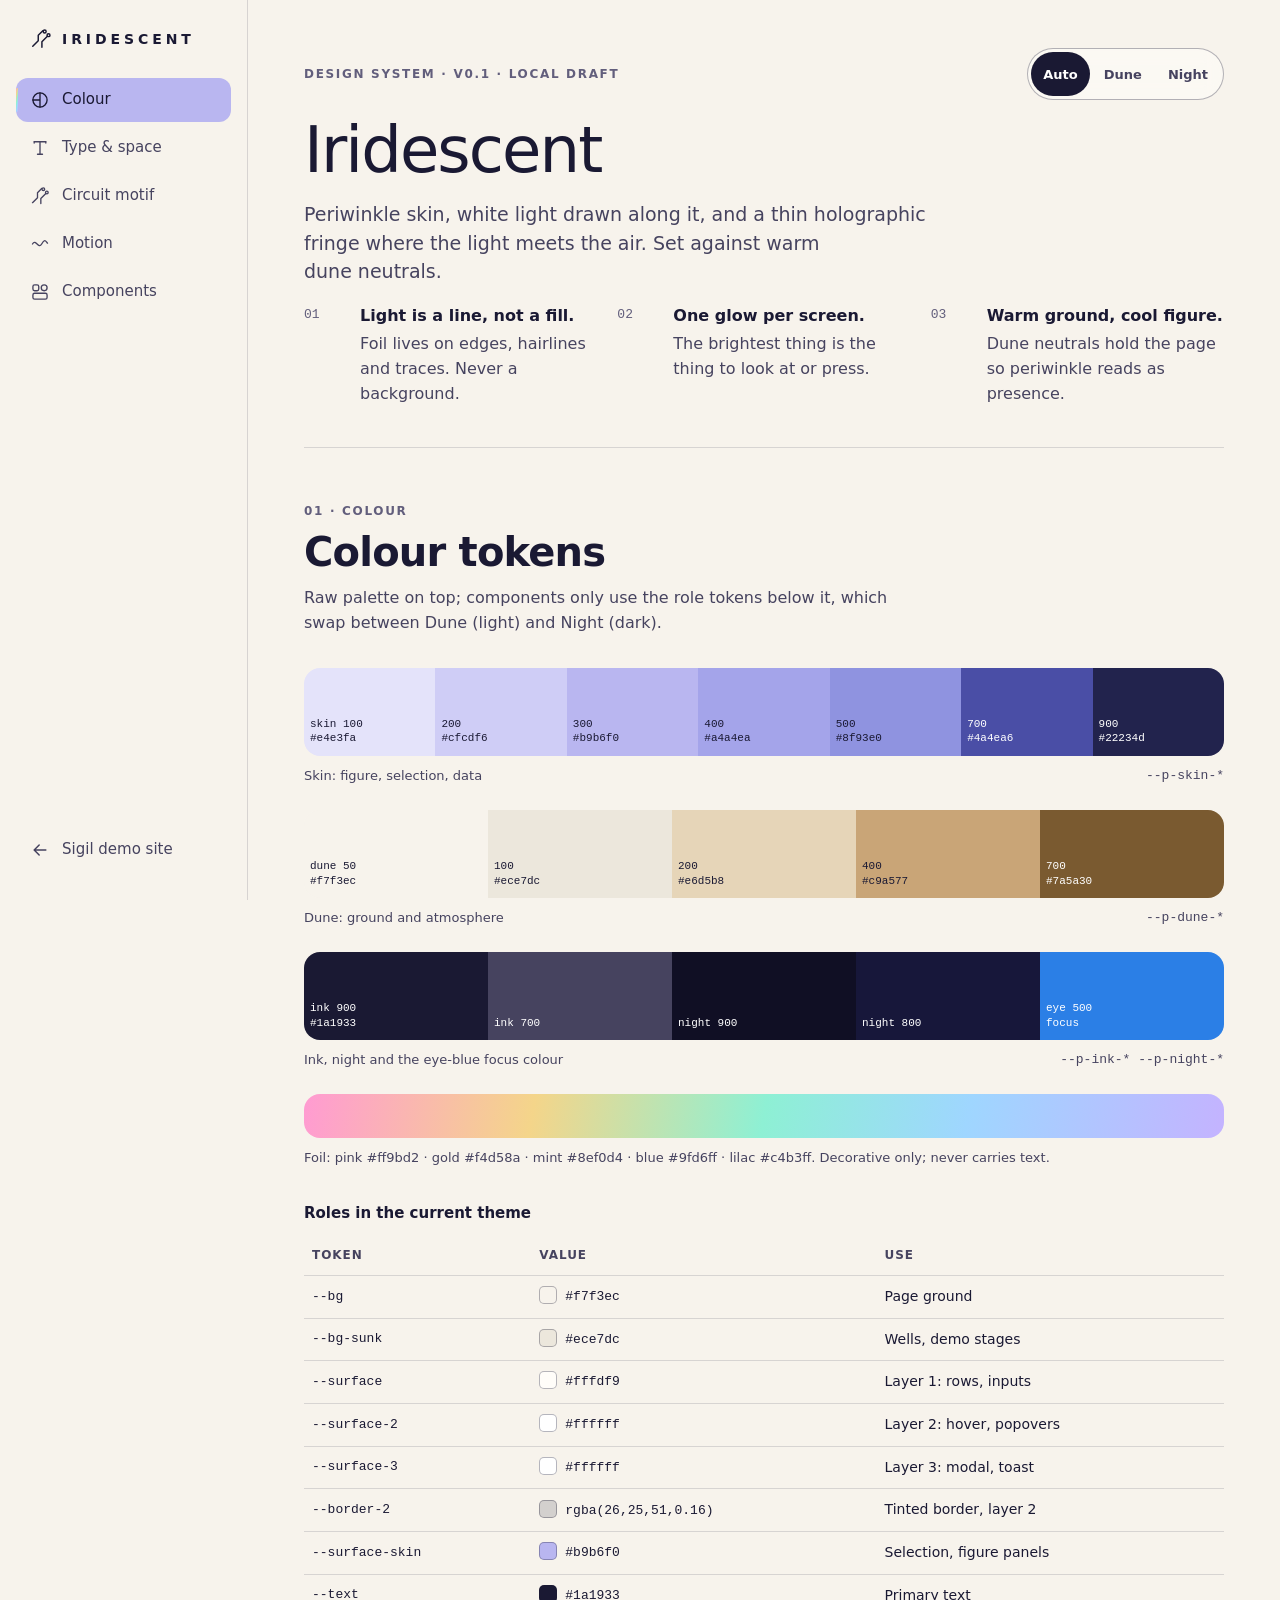
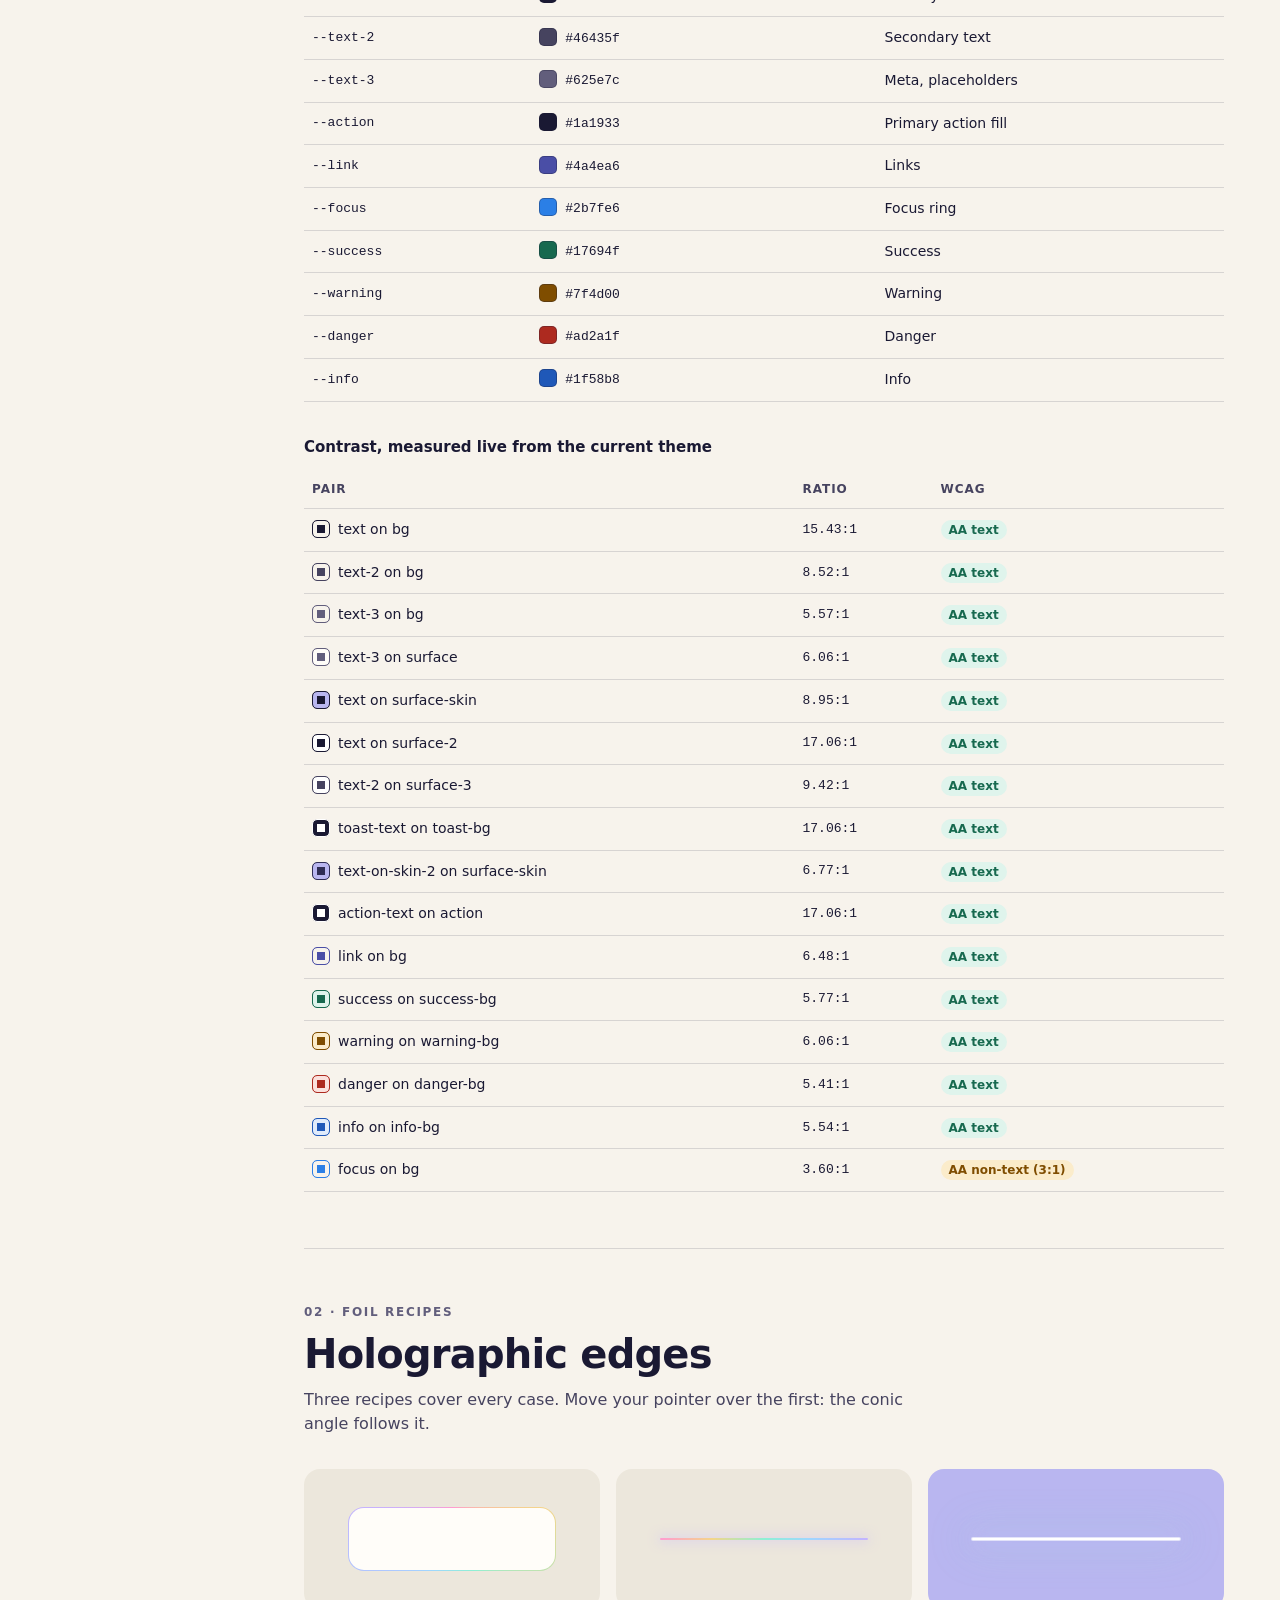
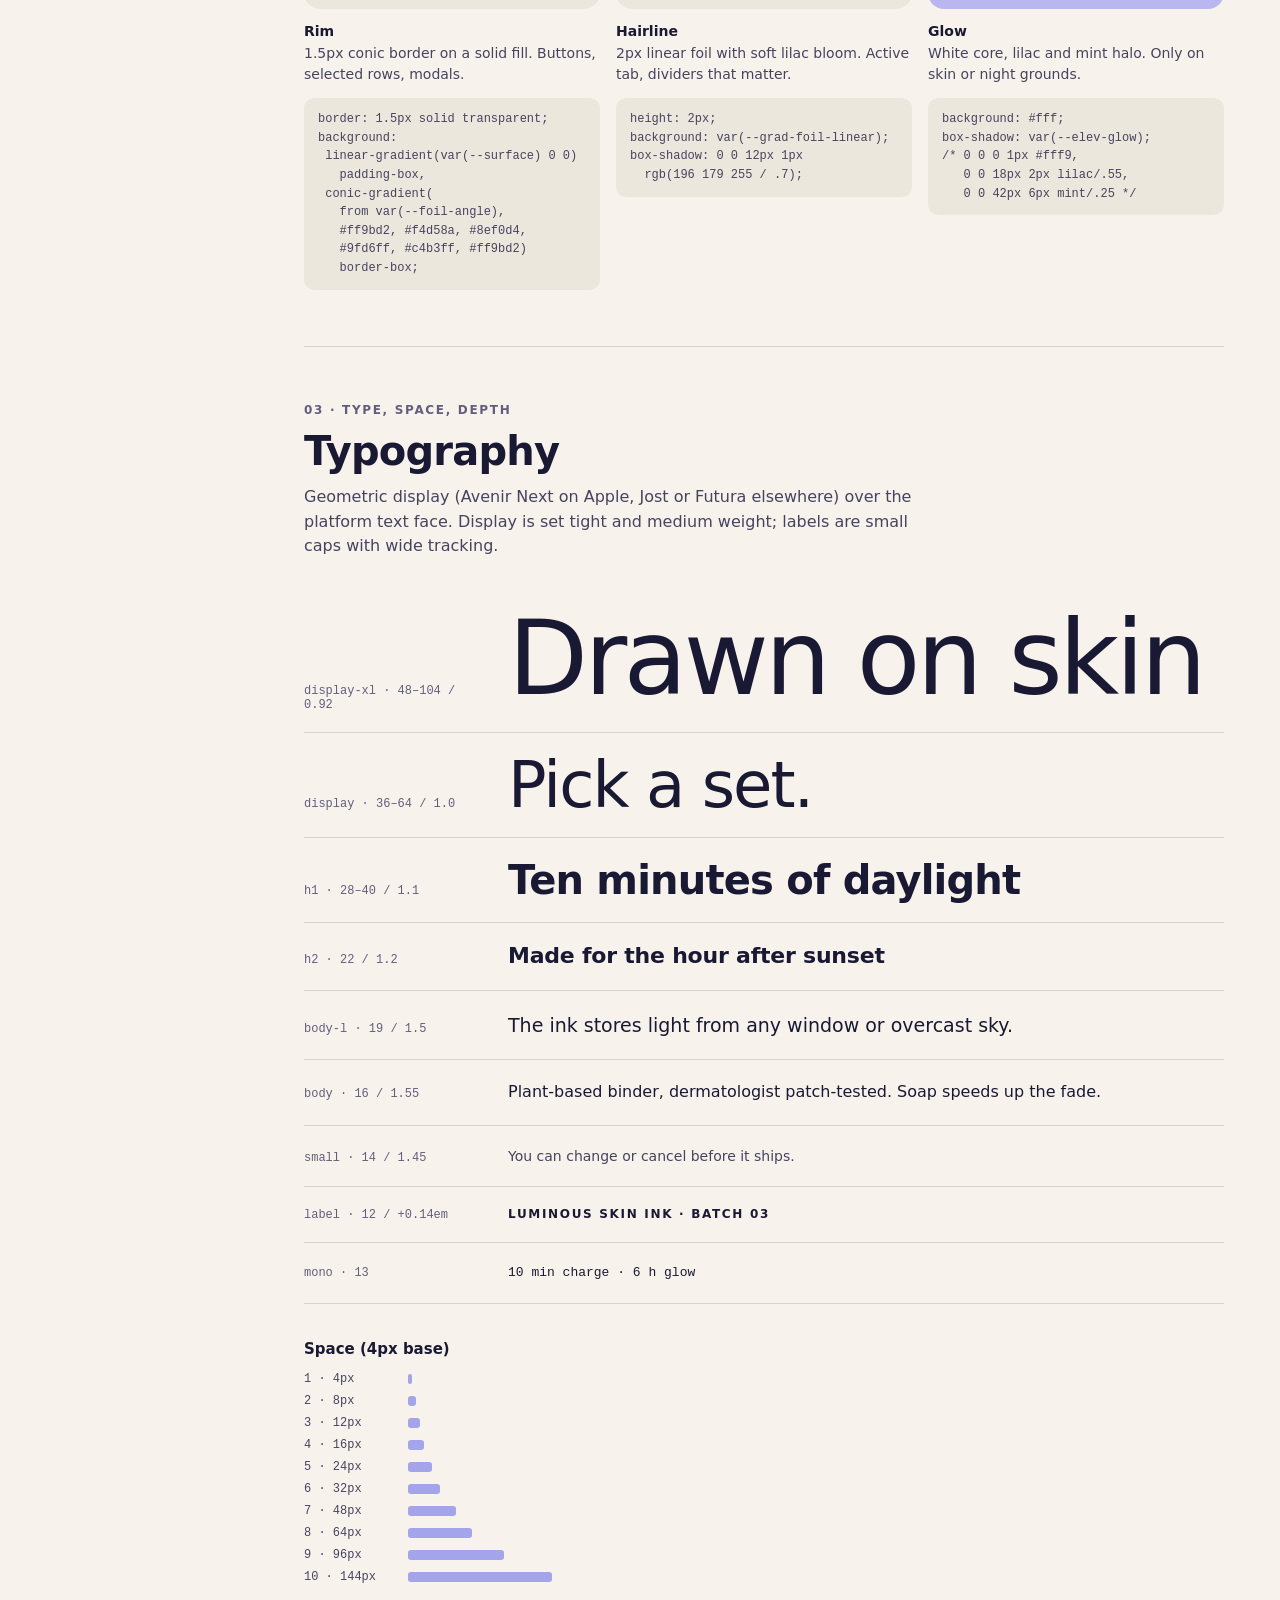
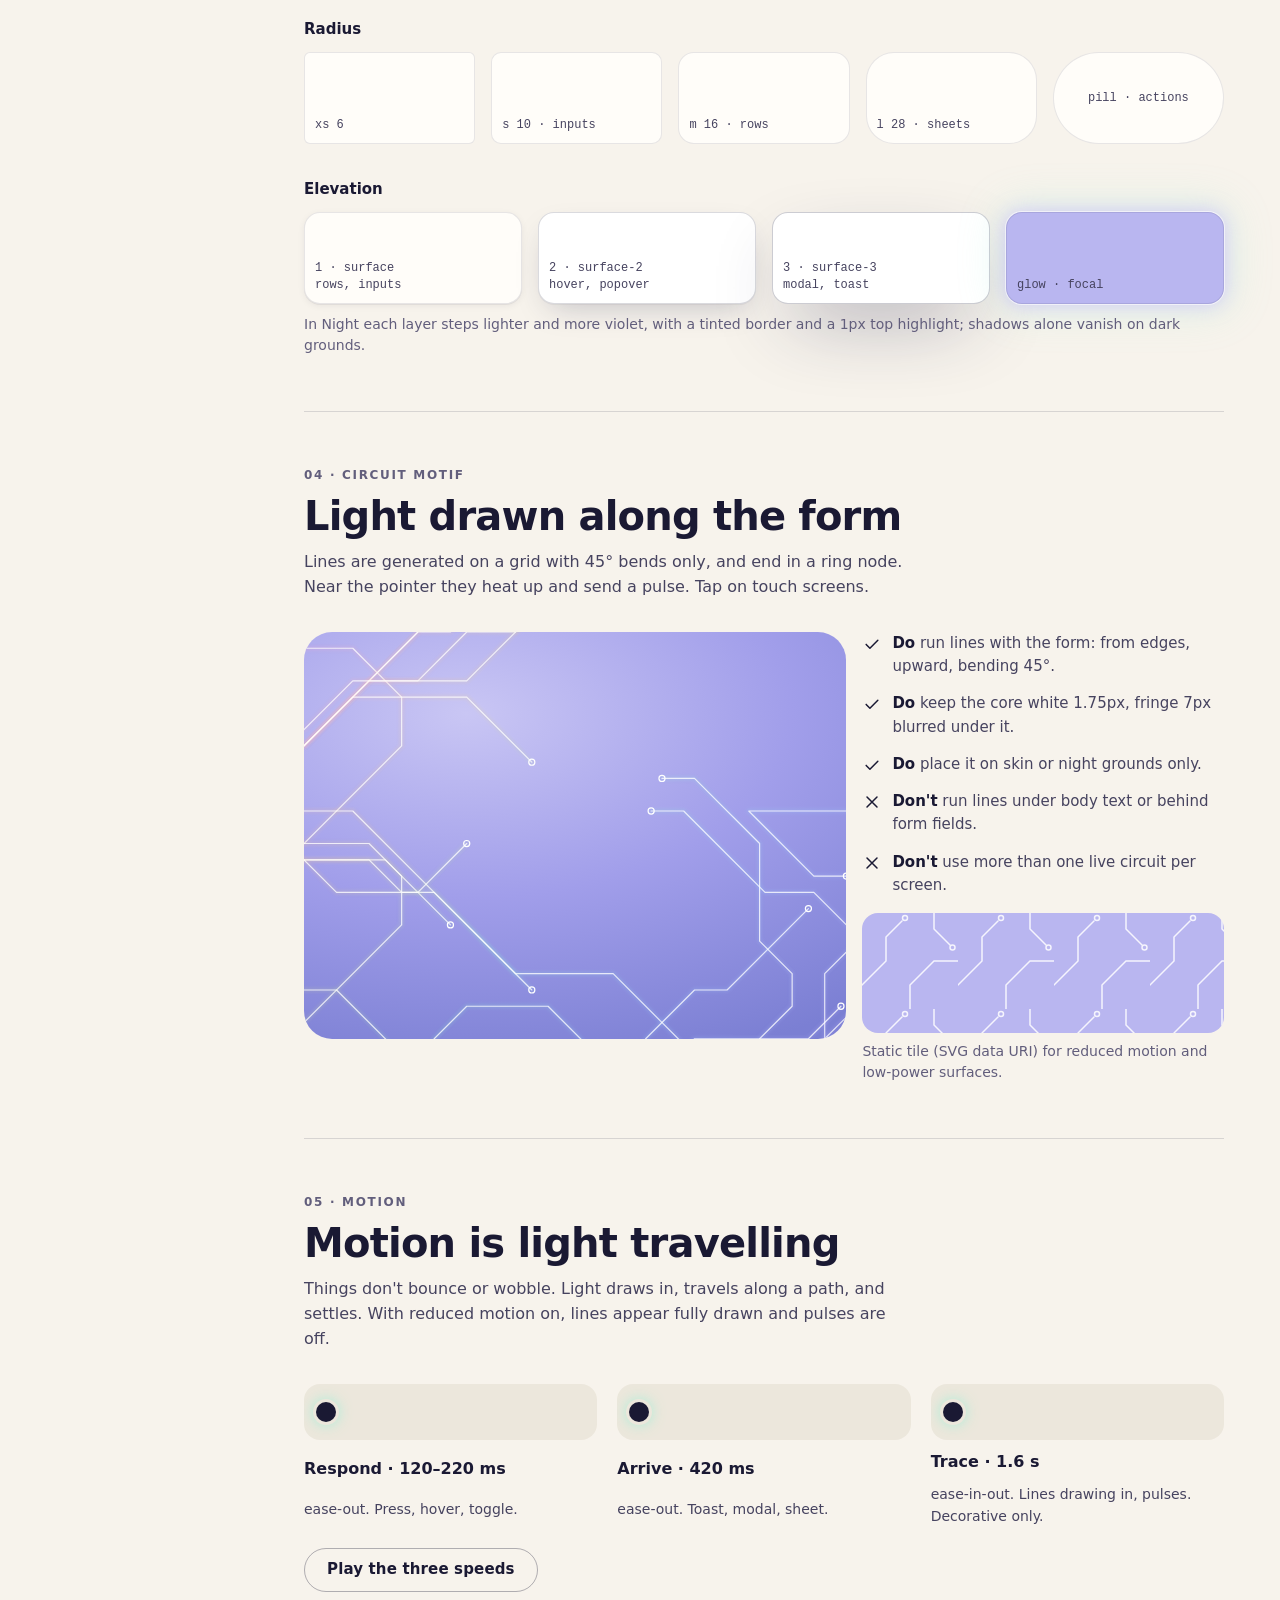
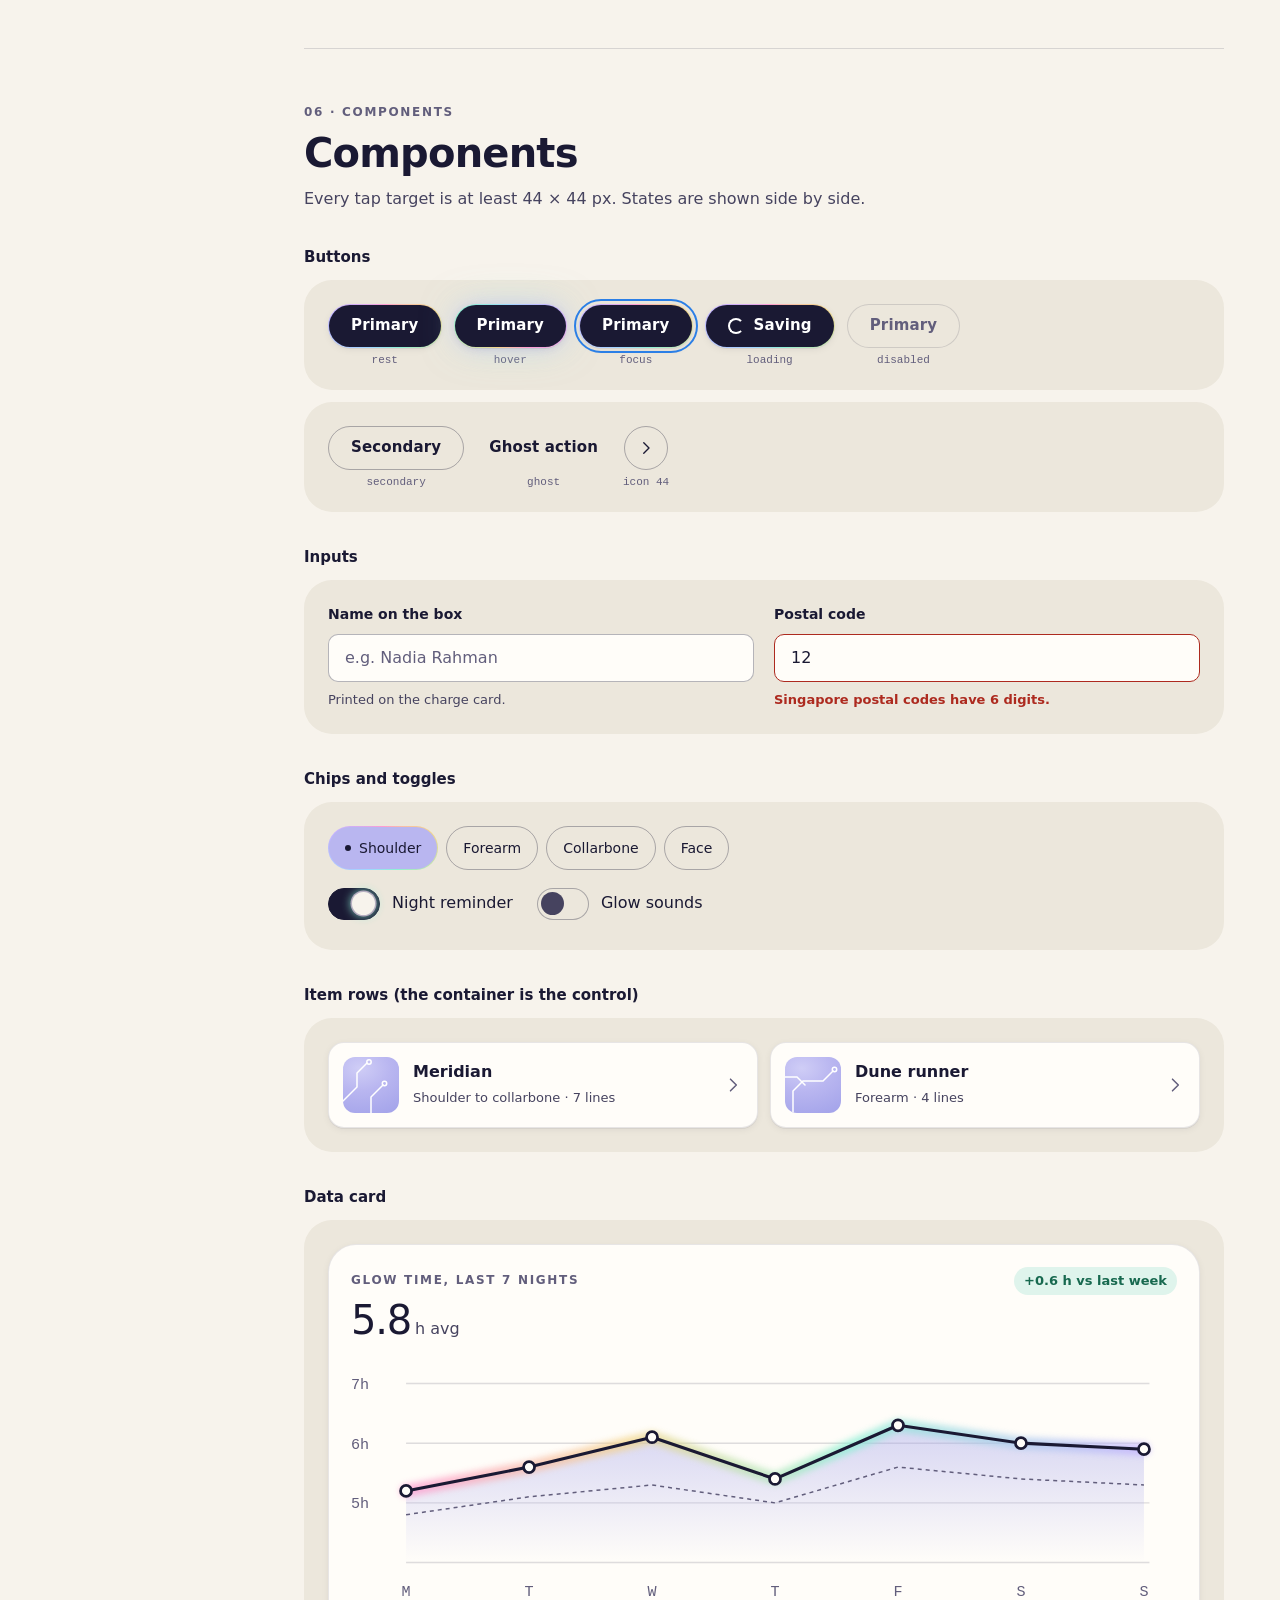
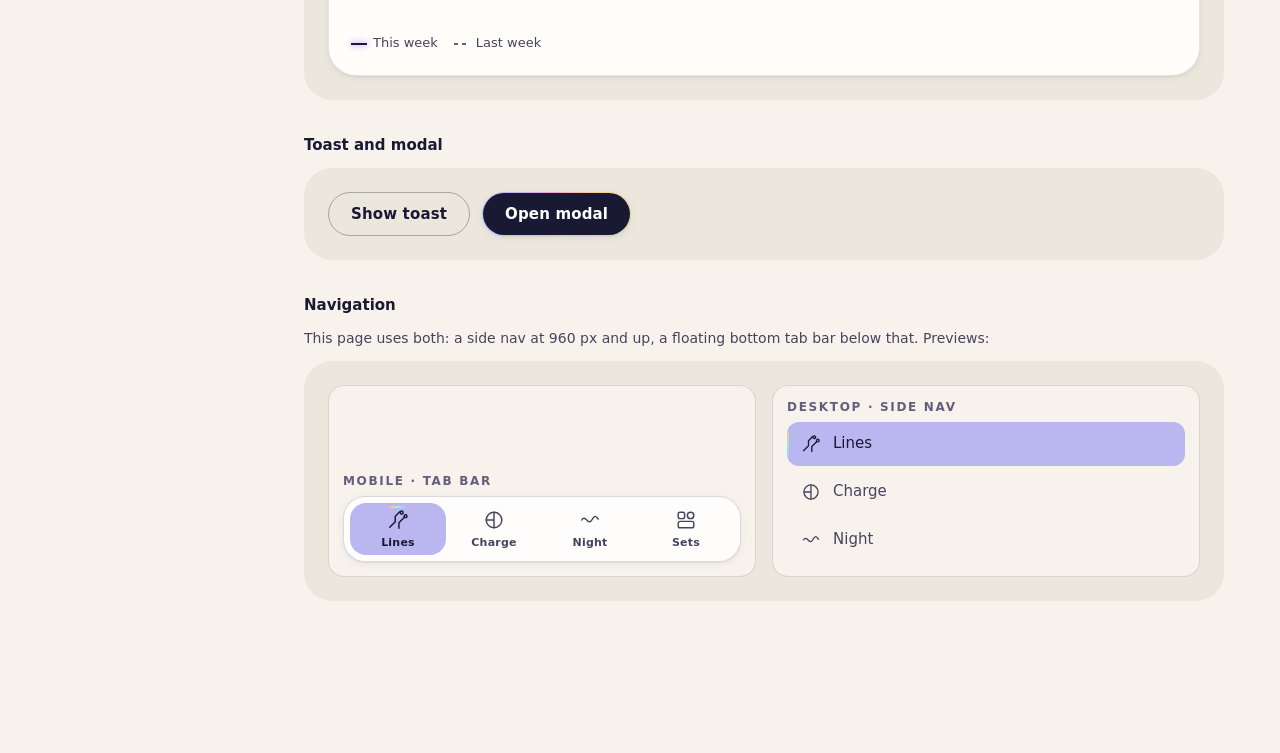
==== commit eea50dfa: "v2: richer Dune hero, scroll panel, mobile menu, pricing, sticky buy bar, design-system nav" ====
--- a/design-system.html
+++ b/design-system.html
@@ -148,18 +148,18 @@
   --toast-text: #ffffff;
   --circuit-bloom: 0;
   --sets-bg: #100f24;
-  --hero-sky-1: #efe9de;
-  --hero-sky-2: #ece3d2;
-  --hero-sky-3: #e6d5b8;
-  --hero-sky-4: #d7bb90;
-  --dune-far-1: #e9dcc4;
-  --dune-far-2: #dcc39c;
-  --dune-near-1: #d9bd92;
-  --dune-near-2: #c9a577;
-  --dune-crest: rgba(255,255,255,0);
-  --figure-1: #cfcdf6;
-  --figure-2: #b3b1ef;
-  --figure-3: #8f93e0;
+  --hero-sky-1: #f1e9db;
+  --hero-sky-2: #f0e2c8;
+  --hero-sky-3: #ebcf9f;
+  --hero-sky-4: #dcb27a;
+  --dune-far-1: #eedcb8;
+  --dune-far-2: #d8b682;
+  --dune-near-1: #e2c493;
+  --dune-near-2: #c99c63;
+  --dune-crest: rgba(255,248,232,0.85);
+  --figure-1: #c9c6f4;
+  --figure-2: #a19eea;
+  --figure-3: #7b7fd3;
   --figure-halo: rgba(185,182,240,0);
   --hero-ink: #1a1933;
   --hero-ink-2: #46435f;
@@ -170,6 +170,15 @@
   --foot-ink-2: #46435f;
   --theme-color: #efe9de;
   --horizon-glow: rgba(255,255,255,0);
+  --circuit-shadow: rgba(38,36,98,0.55);
+  --sun-core: rgba(255,250,236,0.95);
+  --sun-glow: rgba(255,190,110,0.50);
+  --dune-lee: rgba(140,92,52,0.30);
+  --dune-ripple: rgba(132,88,48,0.20);
+  --grain-blend: multiply;
+  --grain-o: 0.10;
+  --section-tint: #f3ebdd;
+  --panel-ground: #efe4d0;
 }
 [data-theme="dark"] {
   color-scheme: dark;
@@ -233,6 +242,15 @@
   --foot-ink-2: #b9b5e2;
   --theme-color: #0f0e2b;
   --horizon-glow: rgba(255,168,140,0.30);
+  --circuit-shadow: transparent;
+  --sun-core: rgba(255,220,190,0);
+  --sun-glow: rgba(255,168,140,0);
+  --dune-lee: rgba(4,3,22,0.45);
+  --dune-ripple: rgba(214,208,255,0.10);
+  --grain-blend: overlay;
+  --grain-o: 0.09;
+  --section-tint: #121034;
+  --panel-ground: #0c0b26;
 }
 @media (prefers-color-scheme: dark) {
   :root:not([data-theme="light"]) {
@@ -297,6 +315,15 @@
   --foot-ink-2: #b9b5e2;
   --theme-color: #0f0e2b;
   --horizon-glow: rgba(255,168,140,0.30);
+  --circuit-shadow: transparent;
+  --sun-core: rgba(255,220,190,0);
+  --sun-glow: rgba(255,168,140,0);
+  --dune-lee: rgba(4,3,22,0.45);
+  --dune-ripple: rgba(214,208,255,0.10);
+  --grain-blend: overlay;
+  --grain-o: 0.09;
+  --section-tint: #121034;
+  --panel-ground: #0c0b26;
   }
 }
 @media (prefers-reduced-motion: reduce) {
@@ -336,9 +363,14 @@
 .btn svg { width: 18px; height: 18px; flex: none; }
 .btn-primary { color: var(--action-text); background: linear-gradient(var(--action), var(--action)) padding-box, var(--grad-foil) border-box; box-shadow: var(--elev-1); }
 .btn-primary:hover { --foil-angle: 140deg; box-shadow: var(--elev-1), 0 0 22px -2px rgba(196,179,255,var(--glow-alpha)), 0 0 40px -8px rgba(142,240,212,0.5); }
-.btn-primary:active { transform: translateY(1px) scale(0.985); }
+.btn-primary:active, .btn-secondary:active, .btn-ghost:active { transform: scale(0.97); }
+a, button, label { touch-action: manipulation; -webkit-tap-highlight-color: rgba(143,147,224,0.18); }
+/* holographic edge on hover for outline buttons: masked foil ring, works on any ground */
+.btn-secondary::before { content: ""; position: absolute; inset: -1.5px; border-radius: inherit; padding: 1.5px; background: var(--grad-foil); -webkit-mask: linear-gradient(#000 0 0) content-box, linear-gradient(#000 0 0); -webkit-mask-composite: xor; mask: linear-gradient(#000 0 0) content-box exclude, linear-gradient(#000 0 0); opacity: 0; transition: opacity var(--dur-2) var(--ease-out); pointer-events: none; }
+.btn-secondary:hover::before, .btn-secondary:focus-visible::before { opacity: 1; }
+.btn-secondary:hover { --foil-angle: 140deg; }
 .btn-secondary { color: var(--text); background: transparent; border-color: var(--line-strong); }
-.btn-secondary:hover { border-color: var(--text); background: color-mix(in srgb, var(--text) 5%, transparent); }
+.btn-secondary:hover { border-color: transparent; background: color-mix(in srgb, var(--text) 5%, transparent); }
 .btn-ghost { color: var(--text); background: transparent; padding: 0 12px; text-decoration: underline; text-decoration-color: transparent; text-underline-offset: 0.3em; }
 .btn-ghost:hover { text-decoration-color: currentColor; }
 .btn[disabled], .btn[aria-disabled="true"] { opacity: 1; cursor: not-allowed; color: var(--text-3); background: var(--bg-sunk); border-color: var(--line); box-shadow: none; }
@@ -391,7 +423,7 @@
   *, *::before, *::after { animation-duration: 0.001ms !important; animation-iteration-count: 1 !important; transition-duration: 0.001ms !important; scroll-behavior: auto !important; }
 }
 /* re-resolve foil per element so --foil-angle can animate locally */
-.btn, .chip, .toast, .modal-body, .foil-rim, [data-foil] { --grad-foil: conic-gradient(from var(--foil-angle), var(--p-foil-pink), var(--p-foil-gold), var(--p-foil-mint), var(--p-foil-blue), var(--p-foil-lilac), var(--p-foil-pink)); }
+.btn, .chip, .toast, .modal-body, .foil-rim, .set, [data-foil] { --grad-foil: conic-gradient(from var(--foil-angle), var(--p-foil-pink), var(--p-foil-gold), var(--p-foil-mint), var(--p-foil-blue), var(--p-foil-lilac), var(--p-foil-pink)); }
 /* circuit motif */
 .circuit .trace { --heat: 0; }
 .circuit .fringe { opacity: calc(0.16 + var(--heat) * 0.7); filter: blur(2px); transition: opacity 240ms; }
@@ -413,10 +445,9 @@
 .layer-3 { background: var(--surface-3); border: 1px solid var(--border-3); box-shadow: var(--elev-3); }
 /* dithering grain to stop gradient banding on large dark fills (inline SVG noise, no network) */
 .grain { position: relative; isolation: isolate; }
-.grain::after { content: ""; position: absolute; inset: 0; z-index: 0; pointer-events: none; opacity: var(--grain-o, 0.05); mix-blend-mode: overlay;
+:root[data-mode="light"] .grain:not(.sets)::after { background-image: url("data:image/svg+xml,%3Csvg xmlns='http://www.w3.org/2000/svg' width='160' height='160'%3E%3Cfilter id='n'%3E%3CfeTurbulence type='fractalNoise' baseFrequency='.85' numOctaves='2' stitchTiles='stitch'/%3E%3CfeColorMatrix values='0 0 0 0 .42 0 0 0 0 .3 0 0 0 0 .18 0 0 0 1.1 -.2'/%3E%3C/filter%3E%3Crect width='100%25' height='100%25' filter='url(%23n)'/%3E%3C/svg%3E") !important; }
+.grain::after { content: ""; position: absolute; inset: 0; z-index: 0; pointer-events: none; opacity: var(--grain-o, 0.05); mix-blend-mode: var(--grain-blend, overlay);
   background-image: url("data:image/svg+xml,%3Csvg xmlns='http://www.w3.org/2000/svg' width='160' height='160'%3E%3Cfilter id='n'%3E%3CfeTurbulence type='fractalNoise' baseFrequency='.9' numOctaves='2' stitchTiles='stitch'/%3E%3CfeColorMatrix values='0 0 0 0 1 0 0 0 0 1 0 0 0 0 1 0 0 0 .9 0'/%3E%3C/filter%3E%3Crect width='100%25' height='100%25' filter='url(%23n)'/%3E%3C/svg%3E"); }
-[data-theme="dark"] .grain { --grain-o: 0.09; }
-@media (prefers-color-scheme: dark) { :root:not([data-theme="light"]) .grain { --grain-o: 0.09; } }
 /* theme switch (shared) */
 .seg { display: inline-flex; padding: 3px; border-radius: 999px; border: 1px solid var(--line-strong); gap: 2px; background: color-mix(in srgb, var(--surface) 55%, transparent); -webkit-backdrop-filter: blur(10px); backdrop-filter: blur(10px); }
 .seg button { min-height: 44px; min-width: 58px; padding: 0 12px; border: 0; border-radius: 999px; background: transparent; color: var(--text-2); font: 600 0.8125rem var(--font-body); cursor: pointer; }
@@ -427,9 +458,24 @@
 .shell { display: block; }
 .side { display: none; }
 .main { padding: 0 20px calc(110px + env(safe-area-inset-bottom)); max-width: 1040px; }
-.tabbar { position: fixed; z-index: 50; left: 12px; right: 12px; bottom: calc(12px + env(safe-area-inset-bottom)); display: grid; grid-template-columns: repeat(5, 1fr); padding: 6px; border-radius: 22px; background: color-mix(in srgb, var(--surface-2) 82%, transparent); -webkit-backdrop-filter: blur(16px) saturate(1.3); backdrop-filter: blur(16px) saturate(1.3); border: 1px solid var(--border-2); box-shadow: var(--elev-2); }
+.tabbar { position: fixed; z-index: 50; left: 12px; right: 12px; bottom: calc(12px + env(safe-area-inset-bottom)); display: grid; grid-template-columns: repeat(6, 1fr); padding: 6px; border-radius: 22px; background: color-mix(in srgb, var(--surface-2) 82%, transparent); -webkit-backdrop-filter: blur(16px) saturate(1.3); backdrop-filter: blur(16px) saturate(1.3); border: 1px solid var(--border-2); box-shadow: var(--elev-2); }
 .tabbar a { min-height: 52px; display: grid; place-items: center; gap: 2px; padding: 6px 0 4px; border-radius: 16px; color: var(--text-2); text-decoration: none; font-size: 0.6875rem; font-weight: 600; letter-spacing: 0.02em; position: relative; }
 .tabbar a svg { width: 22px; height: 22px; }
+.tabbar a:active, .side a:active { transform: scale(0.96); }
+.tabbar a.back { color: var(--text); }
+.tabbar a.back::before { content: ""; position: absolute; right: -3px; top: 12px; bottom: 12px; width: 1px; background: var(--border-2); }
+.mtop { display: flex; align-items: center; justify-content: space-between; gap: 12px; min-height: 64px; padding: 8px 20px 0; }
+.mtop .brand { display: flex; gap: 10px; align-items: center; font: 600 0.875rem var(--font-display); letter-spacing: 0.28em; }
+.mtop .brand svg { width: 22px; height: 22px; }
+.mtop .btn svg { width: 18px; height: 18px; }
+@media (max-width: 559px) {
+  table.roles thead { display: none; }
+  table.roles tr { display: grid; grid-template-columns: auto 1fr; gap: 2px 12px; padding: 12px 0; border-bottom: 1px solid var(--line); }
+  table.roles td { border: 0; padding: 0; }
+  table.roles td:nth-child(2) { justify-self: end; }
+  table.roles td:nth-child(3) { grid-column: 1 / -1; color: var(--text-2); }
+}
+table.roles td.t-mono { white-space: nowrap; }
 .tabbar a[aria-current="true"] { color: var(--text); background: var(--surface-skin); }
 .tabbar a[aria-current="true"]::after { content: ""; position: absolute; top: 3px; width: 18px; height: 2px; border-radius: 2px; background: var(--grad-foil-linear); }
 .side a { display: flex; align-items: center; gap: 12px; min-height: 44px; padding: 0 14px; border-radius: 12px; color: var(--text-2); text-decoration: none; font-weight: 500; font-size: 0.9375rem; position: relative; }
@@ -440,7 +486,7 @@
 @media (min-width: 960px) {
   .shell { display: grid; grid-template-columns: 248px 1fr; }
   .side { display: flex; flex-direction: column; gap: 4px; position: sticky; top: 0; height: 100vh; padding: 28px 16px; border-right: 1px solid var(--line); }
-  .tabbar { display: none; }
+  .tabbar, .mtop { display: none; }
   .main { padding: 0 56px 96px; }
 }
 .side .brand { display: flex; gap: 10px; align-items: center; padding: 0 14px 24px; font: 600 0.875rem var(--font-display); letter-spacing: 0.28em; }
@@ -448,6 +494,7 @@
 .side .spacer { flex: 1; }
 
 header.intro { padding: 48px 0 40px; display: grid; gap: 18px; position: relative; }
+@media (max-width: 959px) { header.intro { padding-top: 16px; } }
 header.intro .row { display: flex; justify-content: space-between; align-items: center; gap: 12px; flex-wrap: wrap; }
 header.intro p { margin: 0; max-width: 54ch; color: var(--text-2); }
 
@@ -547,6 +594,7 @@
 .items { display: grid; gap: 12px; width: 100%; }
 @media (min-width: 720px) { .items { grid-template-columns: repeat(2, 1fr); } }
 .item { display: grid; grid-template-columns: 56px 1fr auto; gap: 14px; align-items: center; padding: 14px; border-radius: var(--radius-m); background: var(--surface); border: 1px solid var(--border-1); box-shadow: var(--elev-1); text-decoration: none; color: var(--text); min-height: 84px; transition: border-color var(--dur-2), box-shadow var(--dur-2), transform var(--dur-2) var(--ease-out); }
+.item:active { transform: scale(0.99); }
 .item:hover { background: var(--surface-2); border-color: var(--border-2); box-shadow: var(--elev-2); transform: translateY(-1px); }
 .item .thumb { width: 56px; height: 56px; border-radius: 12px; background: var(--grad-skin); overflow: hidden; }
 .item .thumb svg { width: 100%; height: 100%; }
@@ -591,9 +639,11 @@
   <symbol id="i-comp" viewBox="0 0 24 24" fill="none" stroke="currentColor" stroke-width="1.6" stroke-linejoin="round"><rect x="3.5" y="3.5" width="7" height="7" rx="2"/><rect x="13.5" y="3.5" width="7" height="7" rx="3.5"/><rect x="3.5" y="13.5" width="17" height="7" rx="2"/></symbol>
   <symbol id="i-check" viewBox="0 0 24 24" fill="none" stroke="currentColor" stroke-width="1.8" stroke-linecap="round" stroke-linejoin="round"><path d="M5 12.5l4.5 4.5L19 7.5"/></symbol>
   <symbol id="i-x" viewBox="0 0 24 24" fill="none" stroke="currentColor" stroke-width="1.8" stroke-linecap="round"><path d="M6 6l12 12M18 6L6 18"/></symbol>
+  <symbol id="i-back" viewBox="0 0 24 24" fill="none" stroke="currentColor" stroke-width="1.8" stroke-linecap="round" stroke-linejoin="round"><path d="M19 12H6M11 6l-6 6 6 6"/></symbol>
   <symbol id="i-arrow" viewBox="0 0 24 24" fill="none" stroke="currentColor" stroke-width="1.8" stroke-linecap="round" stroke-linejoin="round"><path d="M9 5l7 7-7 7"/></symbol>
 </svg>
 
+<div class="mtop"><div class="brand"><svg viewBox="0 0 24 24"><use href="#i-motif"/></svg>IRIDESCENT</div><a class="btn btn-secondary btn-sm" href="index.html"><svg><use href="#i-back"/></svg>Sigil demo</a></div>
 <div class="shell">
   <nav class="side" aria-label="Sections">
     <div class="brand"><svg viewBox="0 0 24 24"><use href="#i-motif"/></svg>IRIDESCENT</div>
@@ -603,7 +653,7 @@
     <a href="#motion"><svg><use href="#i-motion"/></svg>Motion</a>
     <a href="#components"><svg><use href="#i-comp"/></svg>Components</a>
     <div class="spacer"></div>
-    <a href="index.html"><svg><use href="#i-arrow"/></svg>Demo site</a>
+    <a href="index.html"><svg><use href="#i-back"/></svg>Sigil demo site</a>
   </nav>
 
   <main class="main" id="content">
@@ -808,6 +858,7 @@
 </div>
 
 <nav class="tabbar" aria-label="Sections">
+  <a href="index.html" class="back"><svg><use href="#i-back"/></svg>Sigil</a>
   <a href="#colour" aria-current="true"><svg><use href="#i-colour"/></svg>Colour</a>
   <a href="#type"><svg><use href="#i-type"/></svg>Type</a>
   <a href="#motif"><svg><use href="#i-motif"/></svg>Motif</a>
@@ -882,7 +933,7 @@
   function el(tag, attrs, parent) { const e = document.createElementNS(NS, tag); for (const k in attrs) e.setAttribute(k, attrs[k]); if (parent) parent.appendChild(e); return e; }
 
   function mount(svg, opts) {
-    const o = Object.assign({ count: 22, seed: 7, unit: 24, radius: 220, clip: null, idle: true }, opts || {});
+    const o = Object.assign({ count: 22, seed: 7, unit: 24, radius: 220, clip: null, idle: true, manual: false }, opts || {});
     const vb = svg.viewBox.baseVal; const W = vb.width, H = vb.height;
     const uid = 'c' + Math.random().toString(36).slice(2, 7);
     const defs = el('defs', {}, svg);
@@ -900,15 +951,22 @@
       const node = el('circle', { cx: p.end[0], cy: p.end[1], r: 4.5, stroke: 'var(--circuit, #fff)', 'stroke-width': 1.75, class: 'node' }, g);
       const len = core.getTotalLength();
       const samples = []; for (let s = 0; s <= len; s += 28) { const pt = core.getPointAtLength(s); samples.push([pt.x, pt.y]); }
-      [core, bloom].forEach((x) => { x.style.strokeDasharray = len; x.style.strokeDashoffset = reduce.matches ? 0 : len; });
+      const drawn = o.manual ? [core, bloom, fringe] : [core, bloom];
+      drawn.forEach((x) => { x.style.strokeDasharray = len; x.style.strokeDashoffset = reduce.matches && !o.manual ? 0 : len; });
       pulse.style.strokeDasharray = '26 ' + (len + 60); pulse.style.strokeDashoffset = 26;
       return { g, fringe, core, bloom, pulse, node, len, samples, heat: 0, last: 0 };
     });
     svg.classList.add('is-ready');
 
-    // draw-in on first view
-    const io = new IntersectionObserver((es) => es.forEach((e) => { if (e.isIntersecting) { drawIn(); io.disconnect(); } }), { threshold: 0.15 });
-    io.observe(svg);
+    // draw-in on first view (manual mode: the page drives it with api.progress(p), e.g. from scroll)
+    if (!o.manual) { const io = new IntersectionObserver((es) => es.forEach((e) => { if (e.isIntersecting) { drawIn(); io.disconnect(); } }), { threshold: 0.15 }); io.observe(svg); }
+    function progress(p) {
+      const n = items.length;
+      items.forEach((it, i) => { const start = (i / n) * 0.45; const q = Math.min(1, Math.max(0, (p - start) / 0.55));
+        const off = (it.len * (1 - q)).toFixed(1);
+        it.core.style.strokeDashoffset = off; it.bloom.style.strokeDashoffset = off; it.fringe.style.strokeDashoffset = off;
+        it.node.style.opacity = q > 0.98 ? 1 : 0; });
+    }
     function drawIn() {
       items.forEach((it, i) => {
         [it.core, it.bloom].forEach((x) => {
@@ -962,6 +1020,7 @@
         return Promise.resolve(go());
       },
       demo(x, y) { point(x, y); }, // for screenshots / tests
+      progress,
       items,
     };
     // idle breath: occasional single pulse so the hero is alive without input
@@ -1029,7 +1088,7 @@
   m.querySelectorAll('[data-close]').forEach((b) => b.addEventListener('click', () => m.close()));
   m.addEventListener('click', (e) => { if (e.target === m) m.close(); });
   // nav current
-  const links = [...document.querySelectorAll('.side:not(.np .side) a[href^="#"], body > .tabbar a')];
+  const links = [...document.querySelectorAll('.side:not(.np .side) a[href^="#"], body > .tabbar a[href^="#"]')];
   const secs = ['colour', 'foil', 'type', 'motif', 'motion', 'components'].map((id) => document.getElementById(id));
   const map = { foil: 'colour' };
   const io = new IntersectionObserver((es) => es.forEach((e) => { if (!e.isIntersecting) return; const id = map[e.target.id] || e.target.id;
